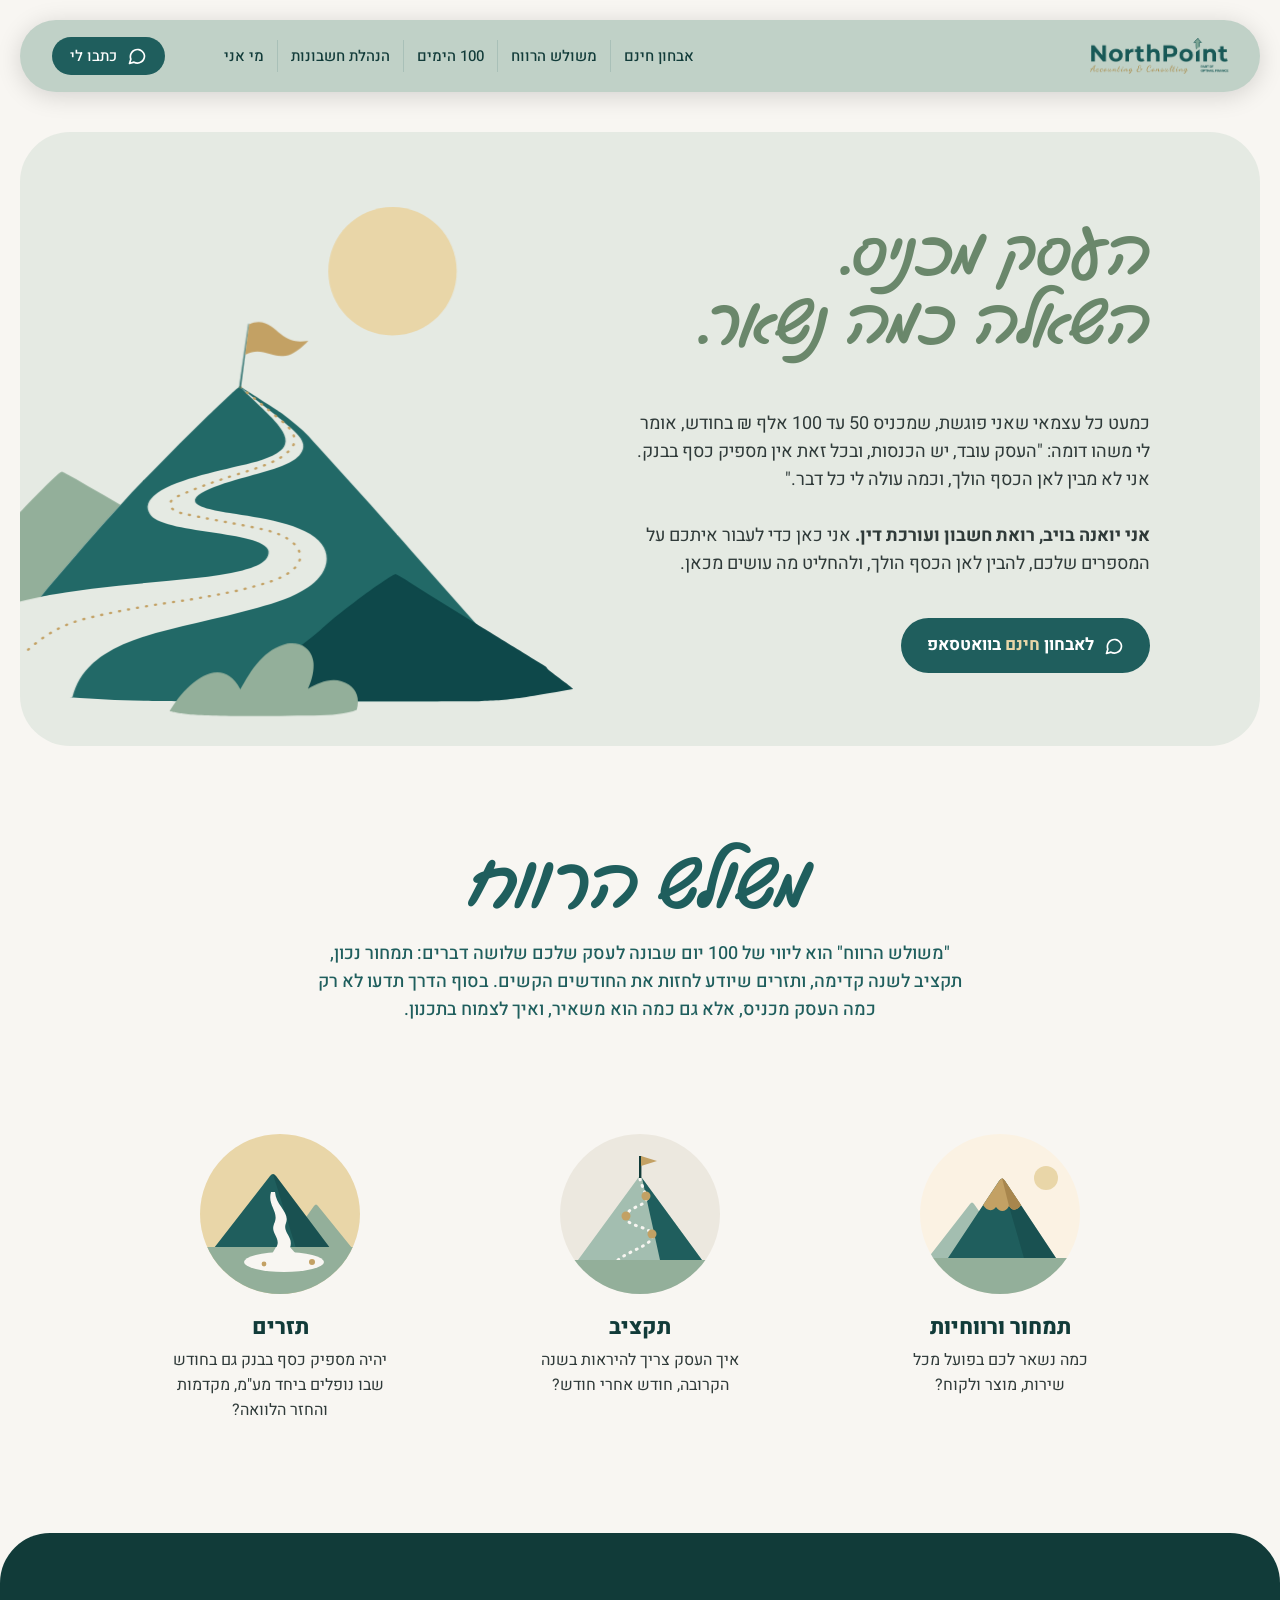
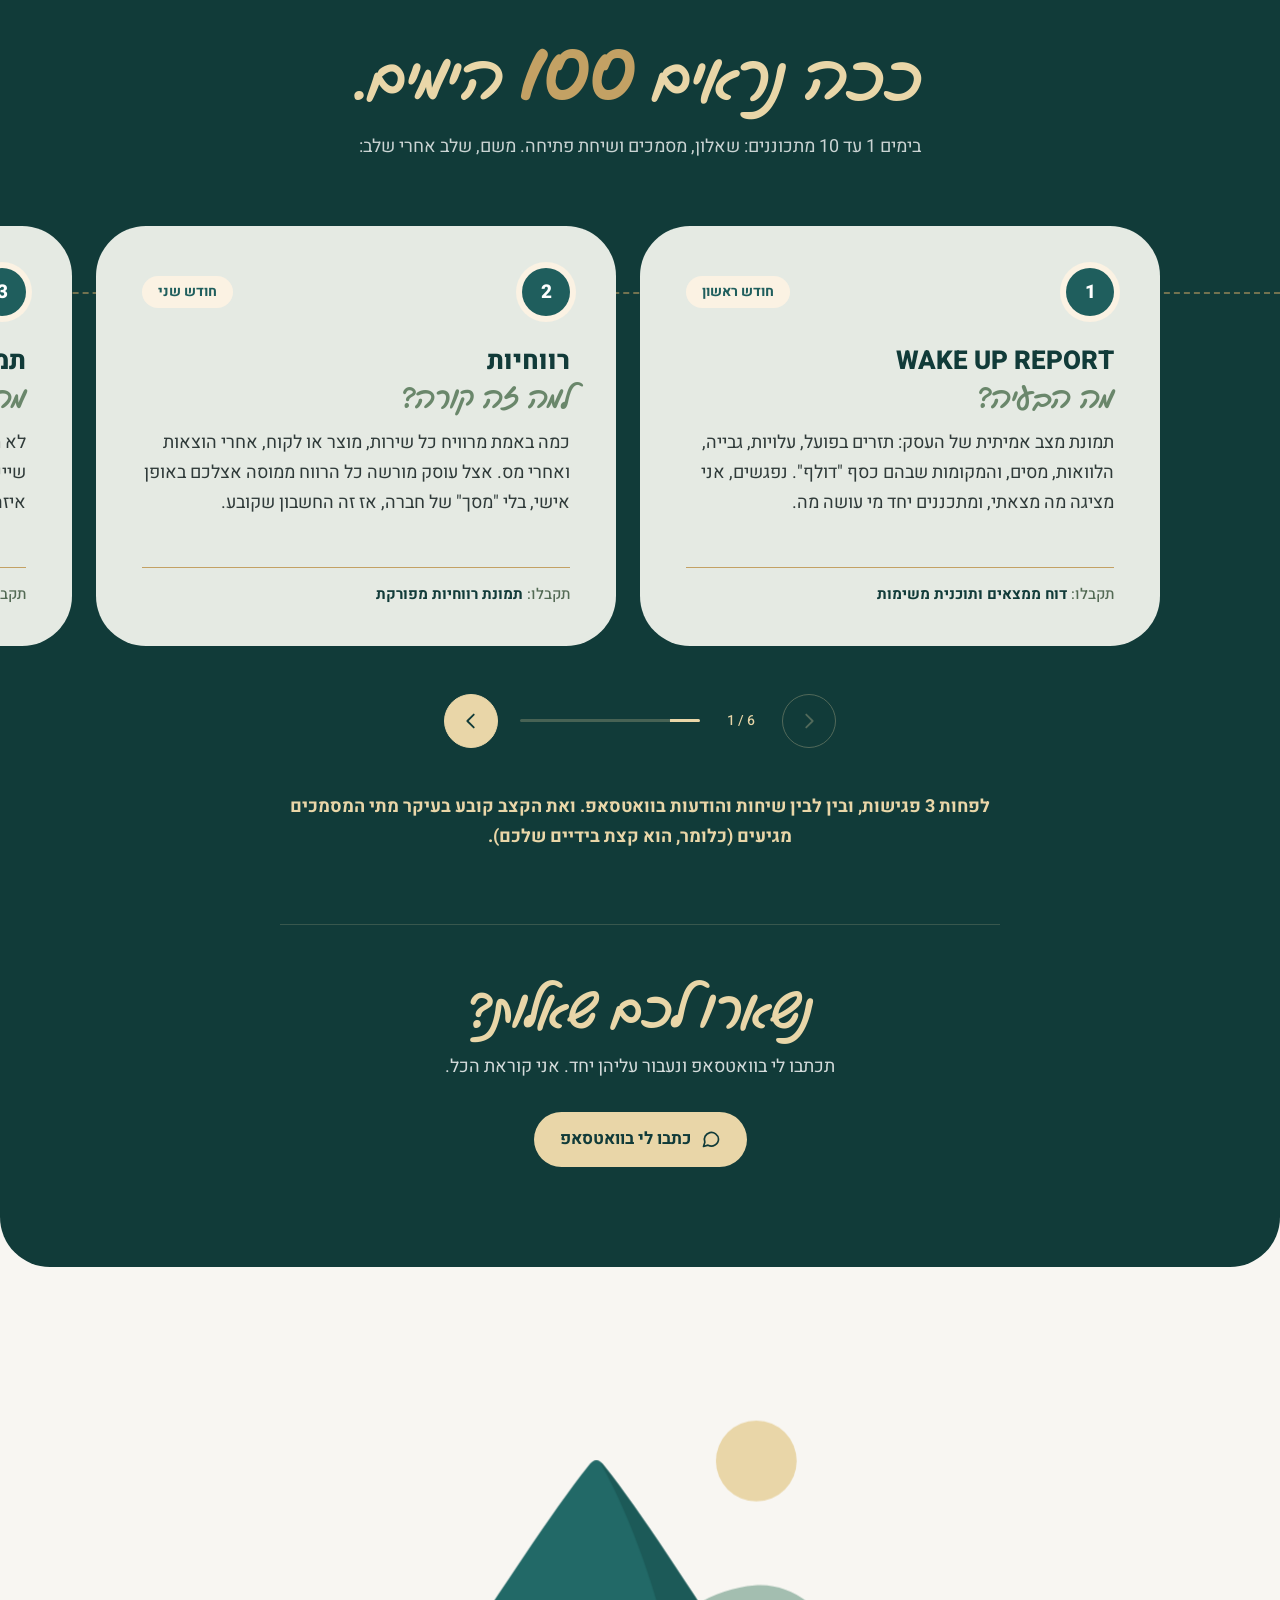
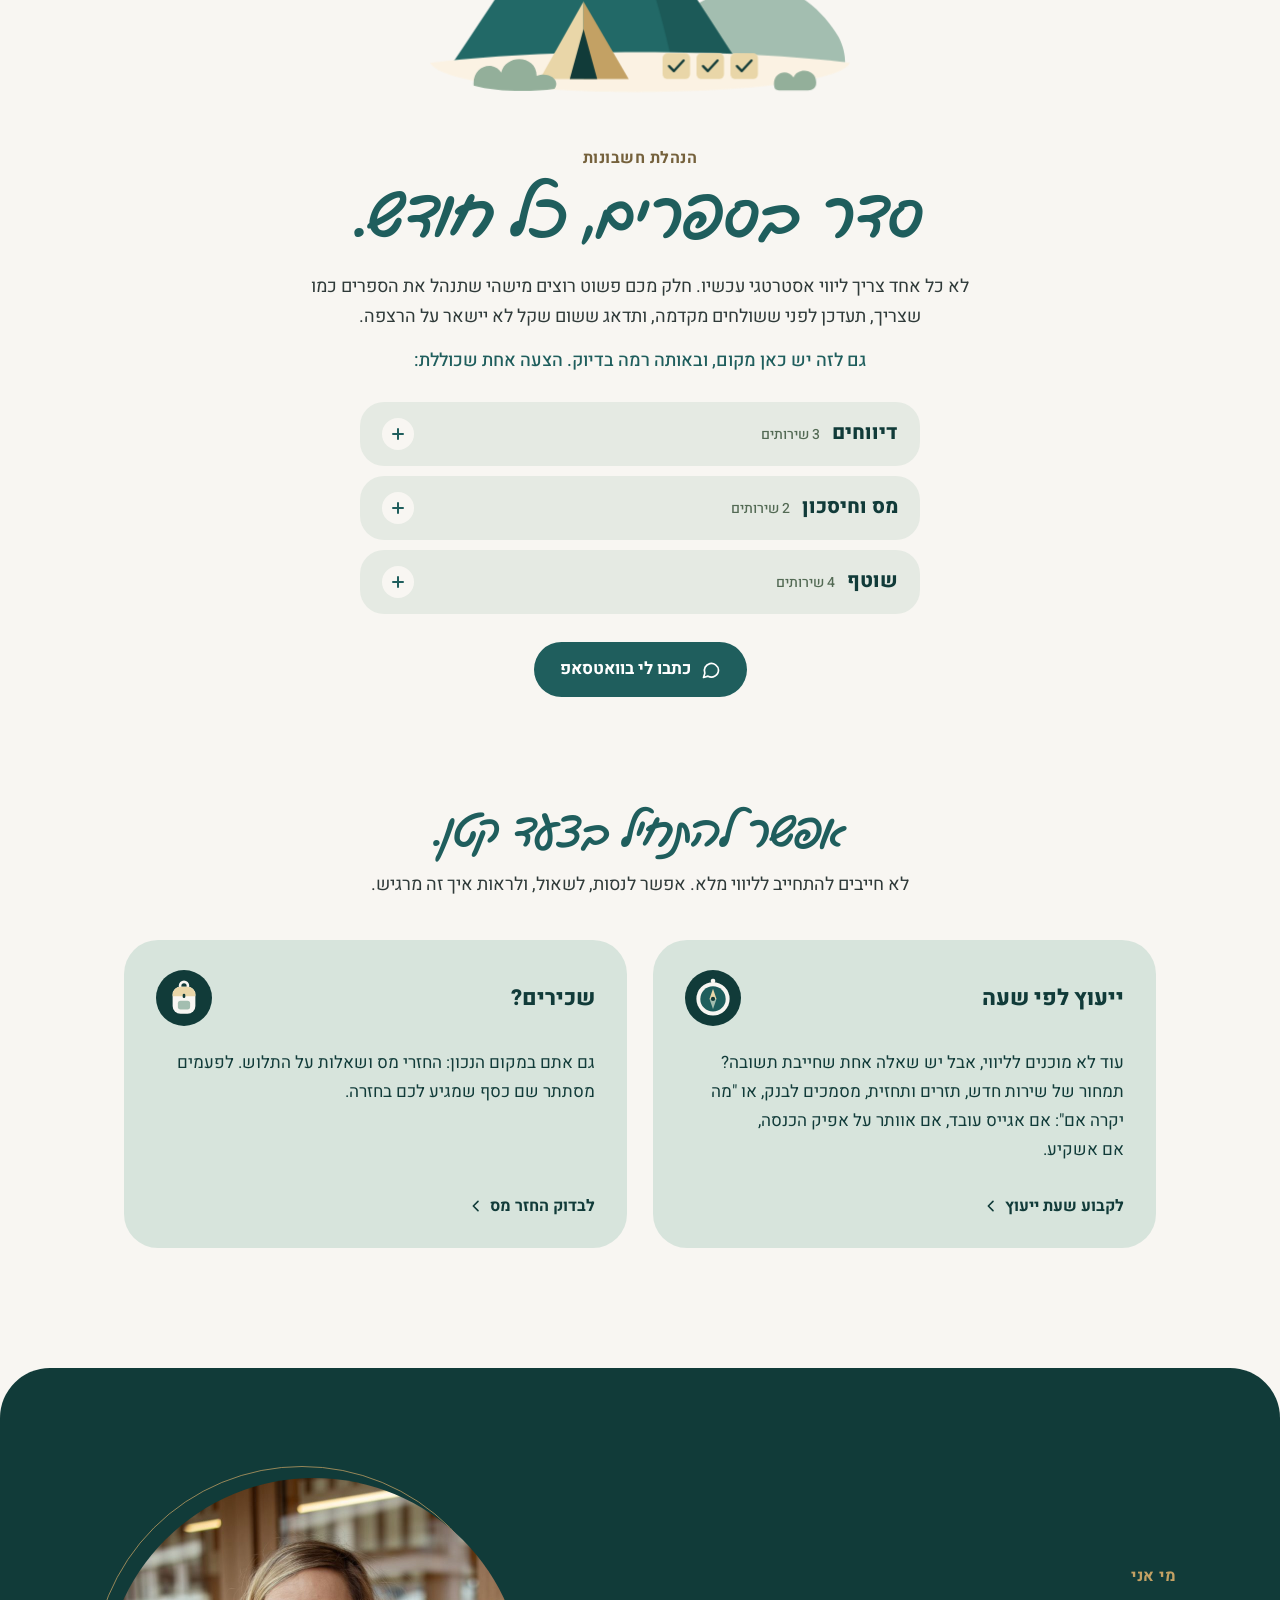
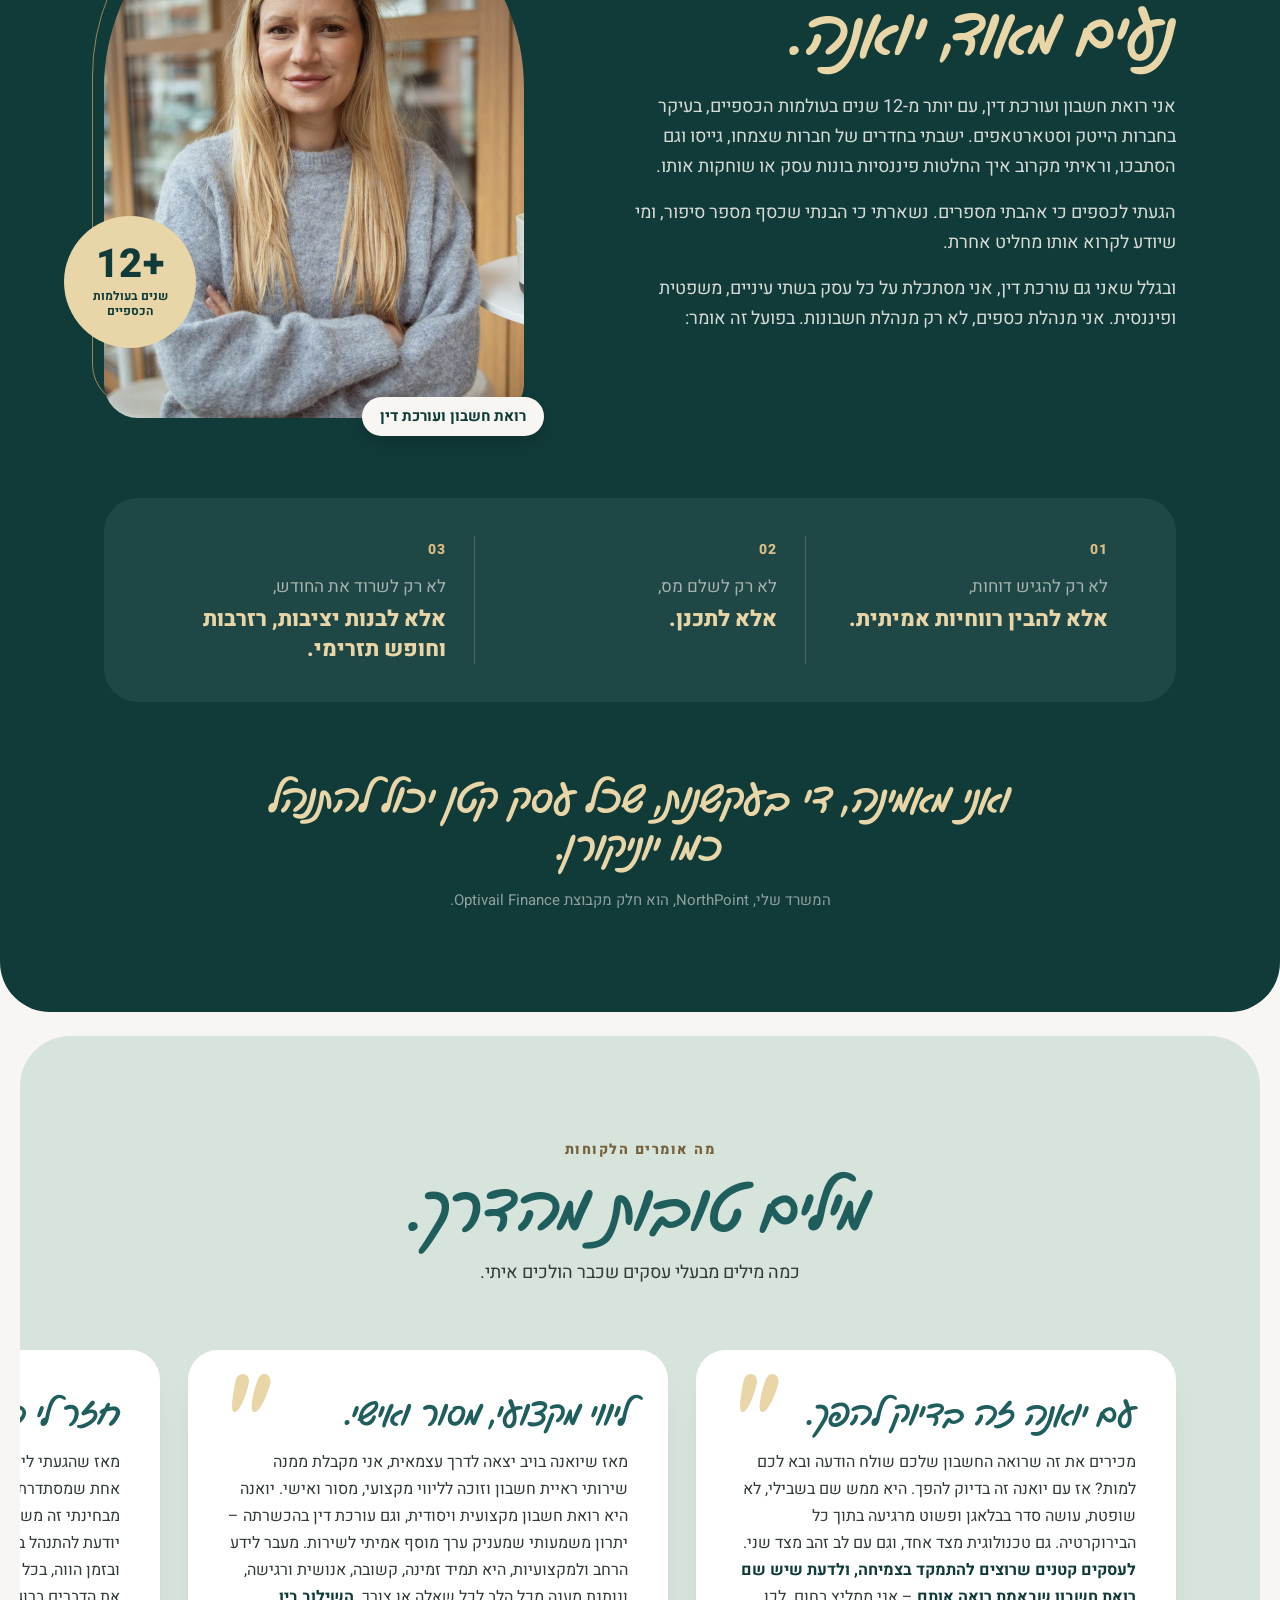
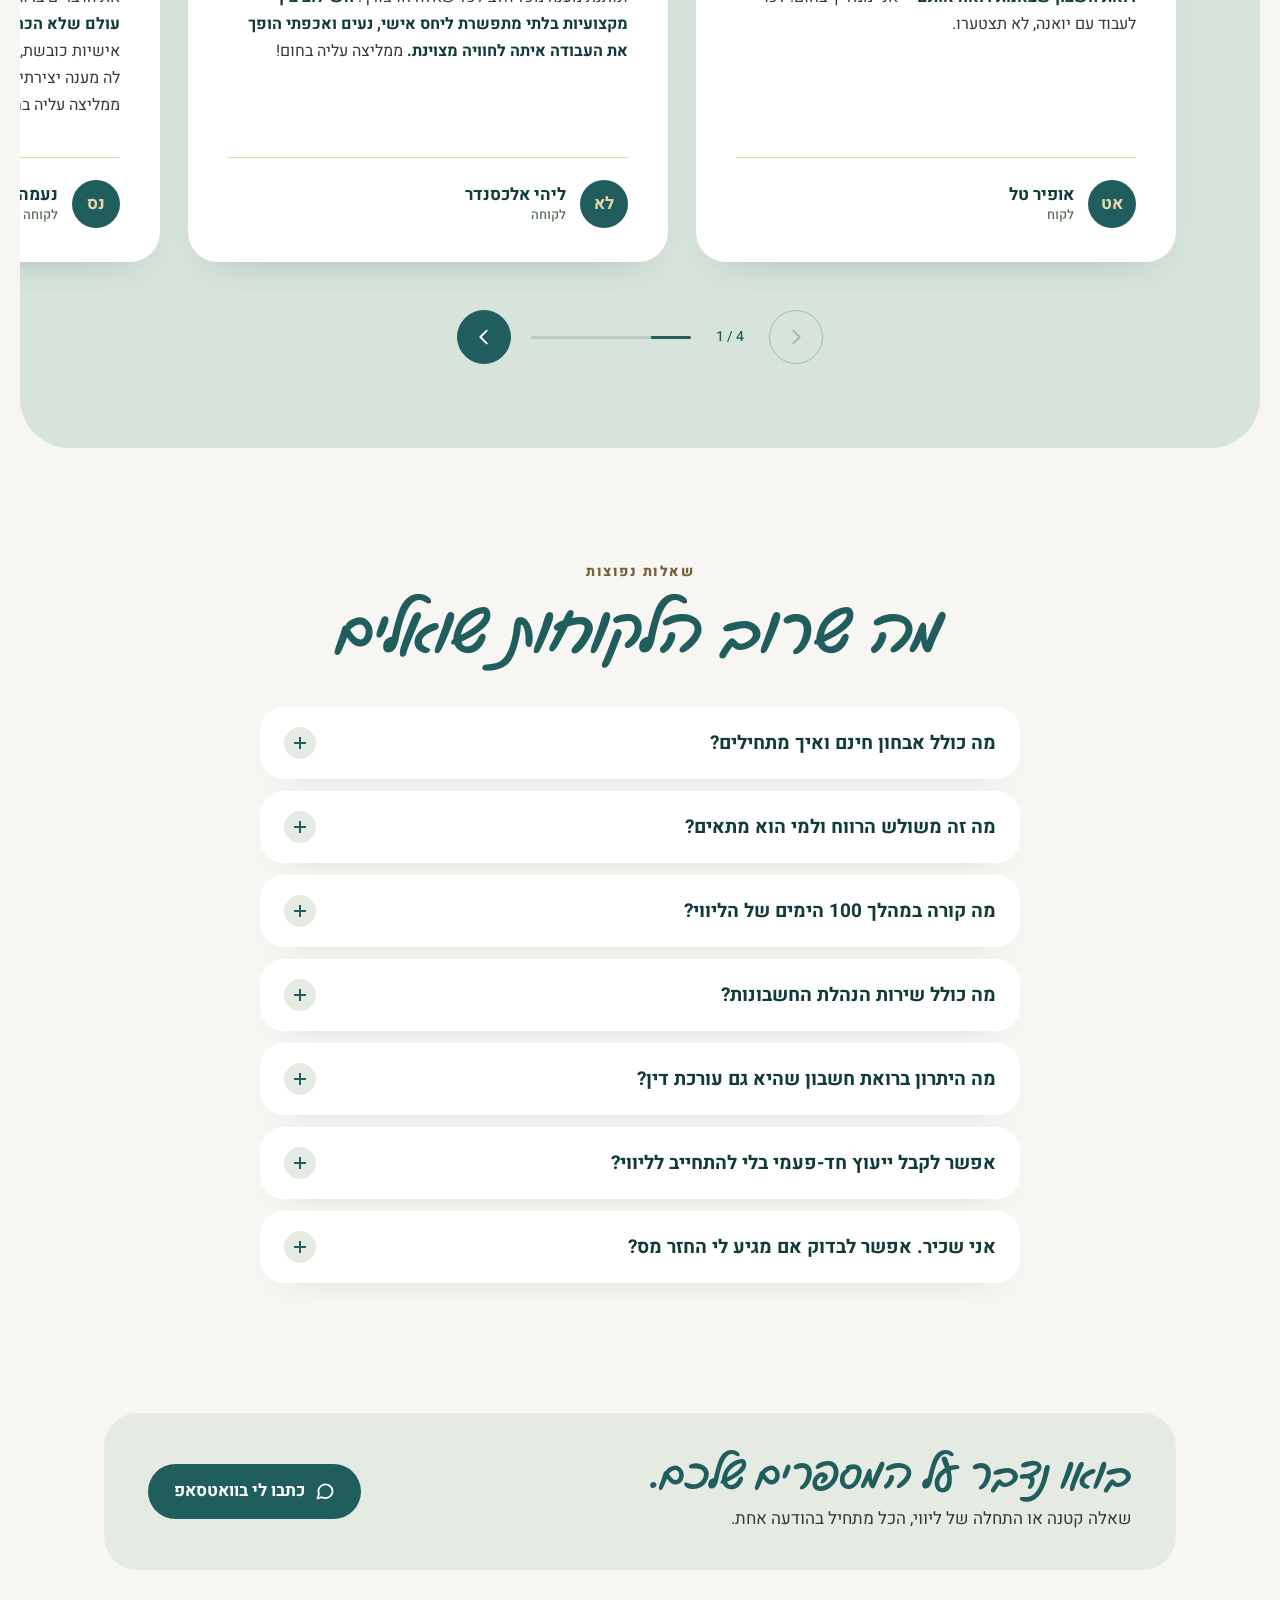
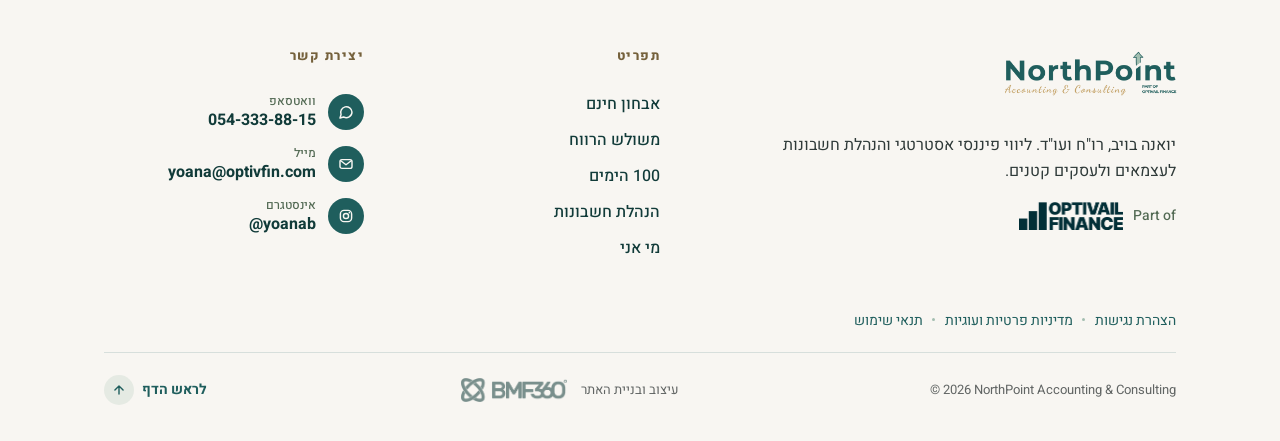
==== index.html @ 0cf12b22 "NorthPoint preview for client review Static preview of the approved design. Not indexed by search en" ====
<!DOCTYPE html>
<html lang="he" dir="rtl">
<head>
  <meta name="robots" content="noindex, nofollow">
  <meta charset="UTF-8">
  <meta name="viewport" content="width=device-width, initial-scale=1">
  <title>NorthPoint · יואנה בויב, רואת חשבון ועורכת דין</title>
  <meta name="description" content="העסק מכניס. השאלה כמה נשאר. יואנה בויב, רואת חשבון ועורכת דין, עוברת איתכם על המספרים של העסק ועוזרת להחליט מה עושים מכאן.">
  <meta property="og:title" content="NorthPoint · העסק מכניס. השאלה כמה נשאר.">
  <meta property="og:description" content="יואנה בויב, רואת חשבון ועורכת דין. לאבחון חינם בוואטסאפ.">
  <meta property="og:locale" content="he_IL">
  <link rel="preconnect" href="https://fonts.googleapis.com">
  <link rel="preconnect" href="https://fonts.gstatic.com" crossorigin>
  <link href="https://fonts.googleapis.com/css2?family=Gveret+Levin&family=Heebo:wght@400;500;700;800&display=swap" rel="stylesheet">
  <link rel="stylesheet" href="css/style.css">
  <script>document.documentElement.classList.add("js");</script>
</head>
<body>

  <!-- ===== Header ===== -->
  <header class="site-header" id="top">
    <div class="header-bar">
      <a class="logo" href="#top" aria-label="NorthPoint, לראש הדף">
        <img src="assets/logo.png" alt="NorthPoint Accounting &amp; Consulting, Part of Optivail Finance" width="280" height="80">
      </a>

      <nav class="main-nav" id="main-nav" aria-label="ניווט ראשי">
        <a href="#diagnosis">אבחון חינם</a>
        <a href="#profit-triangle">משולש הרווח</a>
        <a href="#journey">100 הימים</a>
        <a href="#bookkeeping">הנהלת חשבונות</a>
        <a href="#about">מי אני</a>
      </nav>

      <a class="btn btn-sm header-cta js-wa" href="#" target="_blank" rel="noopener" aria-label="כתבו לי בוואטסאפ">
        <img src="assets/Icon.svg" alt="" width="20" height="20">
        <span>כתבו לי</span>
      </a>

      <button class="nav-toggle" type="button" aria-label="פתיחת התפריט" aria-expanded="false" aria-controls="main-nav">
        <span></span><span></span><span></span>
      </button>
    </div>
  </header>

  <main>
    <!-- ===== Hero ===== -->
    <section class="hero" id="diagnosis" aria-labelledby="hero-title">
      <div class="hero-card">

        <div class="hero-content">
          <h1 class="hero-title" id="hero-title">
            <span class="line line-1">העסק מכניס.</span>
            <span class="line line-2">השאלה כמה נשאר.</span>
          </h1>

          <div class="hero-text reveal r-1">
            <p>כמעט כל עצמאי שאני פוגשת, שמכניס 50 עד 100 אלף ₪ בחודש, אומר לי משהו דומה: "העסק עובד, יש הכנסות, ובכל זאת אין מספיק כסף בבנק. אני לא מבין לאן הכסף הולך, וכמה עולה לי כל דבר."</p>
            <p><strong>אני יואנה בויב, רואת חשבון ועורכת דין.</strong> אני כאן כדי לעבור איתכם על המספרים שלכם, להבין לאן הכסף הולך, ולהחליט מה עושים מכאן.</p>
          </div>

          <a class="btn btn-lg reveal r-2 js-wa" href="#" target="_blank" rel="noopener">
            <img src="assets/Icon.svg" alt="" width="20" height="20">
            <span>לאבחון <em>חינם</em> בוואטסאפ</span>
          </a>
        </div>

        <!-- Illustration: mountain, path, flag, sun (from Figma, layered for animation) -->
        <div class="hero-art" aria-hidden="true">
          <svg viewBox="0 0 861.78 558.979" width="861.78" height="558.979" data-viewbox-mobile="168 0 677 530" xmlns="http://www.w3.org/2000/svg">
            <defs>
              <path id="route" d="M598 486 C580 470 560 458 535 452 C495 442 455 436 420 431 C392 426 368 422 348 416 C325 410 305 402 300 388 C296 374 312 360 340 354 C372 347 405 342 430 336 C447 331 446 322 430 316 C412 308 395 302 370 294 C345 286 322 280 310 266 C300 255 308 244 322 233 C335 222 352 208 365 198"/>
              <mask id="route-mask" maskUnits="userSpaceOnUse">
                <use href="#route" class="route-draw" fill="none" stroke="#fff" stroke-width="10" stroke-linecap="round"/>
              </mask>
            </defs>

            <!-- mirrored as in the design -->
            <g transform="translate(861.78 0) scale(-1 1)">

              <g class="px" data-depth="0.25">
                <g class="a-sun">
                  <path d="M127.596 70.4917C127.596 109.423 159.156 140.983 198.087 140.983C237.019 140.983 268.579 109.423 268.579 70.4917C268.579 31.5602 237.019 0 198.087 0C159.156 0 127.596 31.5602 127.596 70.4917Z" fill="#E9D6A8"/>
                </g>
              </g>

              <g class="px" data-depth="0.06">
                <g class="a-back">
                  <path d="M679.984 413.14C676.796 410.038 672.955 405.612 669.879 402.275L651.256 382.079C640.29 370.209 568.063 292.29 561.54 290.927C560.388 290.686 558.637 291.655 557.604 292.159C549.34 296.191 541.295 301.269 533.317 305.853C521.071 312.889 508.716 319.803 496.645 327.134C522.337 354.371 546.585 383.709 571.133 412.006C575.618 417.175 580.297 422.75 584.488 428.157C624.487 436.463 665.07 447.305 701.295 466.771C729.766 481.929 755.583 498.885 776.366 524.028C779.32 527.6 785.193 533.987 786.318 538.416C788.78 537.26 797.268 539.103 812.387 540.588C844.48 543.739 849.953 543.076 856.83 539.607C857.998 539.603 861.004 536.073 861.78 535.253C861.453 533.323 850.094 522.045 848.079 519.963C810.315 480.602 769.803 443.975 726.847 410.356C723.085 407.455 713.682 399.366 709.505 398.262C705.493 397.201 684.584 410.47 679.984 413.14Z" fill="#93AF9A"/>
                  <path d="M762.244 498.75C761.807 480.619 754.513 458.088 736.591 450.405C730.481 447.743 723.559 447.644 717.374 450.128C709.351 453.337 703.886 459.62 700.48 467.448C728.951 482.606 754.768 499.561 775.551 524.705C778.504 528.277 784.377 534.663 785.502 539.093C793.968 544.949 805.14 543.058 808.251 536.738C809.495 533.814 810.38 531.743 810.947 528.592C813.884 512.254 802.761 494.392 785.941 491.783C777.104 490.411 769.265 493.581 762.244 498.75Z" fill="#226967"/>
                </g>
              </g>

              <g class="px" data-depth="0.06">
                <g class="a-mountain">
                  <path d="M319.246 226.723C313.489 231.079 308.134 235.655 302.506 240.115C293.545 247.216 286.783 255.415 279.153 263.897L253.335 292.382C227.604 320.631 202.123 349.11 176.9 377.816L125.082 436.349L108.786 454.776C106.56 457.29 102.578 461.5 100.674 463.984C21.8677 544.729 80.3971 537.128 100.674 540.872C130.634 541.838 145.234 542.667 168.333 542.667L257.548 542.671C481.349 542.671 486.68 542.671 551.968 538.155C551.247 538.378 550.85 538.39 550.102 538.473L549.284 537.809C544.565 517.687 531.512 502.465 514.399 491.391C485.544 472.718 446.536 464.503 413.326 456.646C390.796 451.314 368.213 446.22 345.921 439.944C327.081 434.639 306.932 428.711 290.625 417.52C281.402 411.187 272.714 402.324 270.673 390.896C269.369 383.612 271.178 376.616 275.448 370.62C292.233 347.046 347.719 340.805 374.948 336.216C383.022 334.856 409.879 331.183 414.066 324.634C414.786 323.508 415.048 322.037 414.65 320.75C411.013 308.956 356.157 295.986 344.2 292.386C333.13 289.054 321.832 285.821 311.422 280.713C305.26 277.687 298.771 273.093 296.507 266.283C292.434 254.03 312.059 241.281 320.095 233.585C322.211 231.558 364.051 199.718 365.265 197.089C365.303 197.001 319.208 226.813 319.246 226.723Z" fill="#226967"/>
                  <path d="M496.645 327.133C485.939 314.965 473.379 302.236 461.998 290.537C441.656 269.629 420.999 249.028 400.039 228.741C392.845 221.74 385.578 214.808 378.252 207.948C374.82 204.768 369.279 199.449 365.506 197.114C356.646 206.611 334.706 226.794 328.997 233.133C323.585 239.323 314.791 249.034 315.458 257.77C315.75 261.604 317.578 264.642 320.479 267.092C331.261 276.206 349.911 280.323 363.389 283.648C389.022 289.969 441.842 300.226 460.227 317.291C463.378 320.216 466.382 324.067 466.788 328.504C467.133 332.331 465.426 336.07 462.938 338.902C444.648 359.726 332.853 355.182 334.063 380.127C334.234 383.58 336.748 386.92 339.304 389.05C345.52 394.226 354.902 396.998 362.631 398.983C379.283 403.261 396.55 405.316 413.589 407.307C441.959 410.622 470.455 412.715 498.847 415.798C518.353 417.812 537.803 420.338 557.177 423.375C565.141 424.623 576.731 426.379 584.488 428.157C580.296 422.749 575.618 417.175 571.133 412.006C546.585 383.709 522.337 354.371 496.645 327.133Z" fill="#226967"/>

                  <!-- gold route drawn up the path -->
                  <use href="#route" class="route" mask="url(#route-mask)" fill="none" stroke="#C3A164" stroke-width="2.6" stroke-linecap="round" stroke-dasharray="1 9"/>

                  <g class="a-pole">
                    <path d="M366.799 200.679C366.139 200.768 365.478 200.858 364.818 200.948C364.664 199.74 364.51 198.531 364.357 197.323C361.592 175.572 358.828 153.821 356.064 132.071C355.91 130.862 355.756 129.654 355.603 128.446C355.851 128.412 356.098 128.378 356.346 128.345C356.52 129.55 356.695 130.756 356.869 131.961C360.005 153.662 363.141 175.362 366.277 197.062C366.451 198.268 366.625 199.473 366.799 200.679Z" fill="#226967"/>
                  </g>
                  <g class="a-flag">
                    <g class="a-flag-wave">
                      <path d="M345.074 126.338C334.233 126.614 328.641 133.497 320.664 139.551C309.907 147.713 303.166 148.599 290.481 146.935C296.699 153.528 301.264 157.479 309.478 161.548C330.138 169.526 338.895 151.36 359.838 162.361C358.53 151.246 356.922 139.945 355.45 128.836C351.69 127.096 349.149 126.531 345.074 126.338Z" fill="#C3A164"/>
                    </g>
                  </g>
                </g>
              </g>

              <g class="px" data-depth="0.06">
                <g class="a-front">
                  <path d="M194.712 403.099C190.84 404.741 184.454 408.954 180.669 411.317L159.022 424.833L107.534 456.924C102.111 460.325 34.1348 502.124 28.8521 505.56C28.8672 508.044 0.565063 526.905 0 529.283C84.1449 544.291 83.2184 542.756 158.143 542.756L247.358 542.76C307.78 536.555 333.668 503.692 328.309 514.048C316.996 492.86 307.293 489.467 276.574 463.833C267.704 453.924 205.657 407.028 194.712 403.099Z" fill="#0E484A"/>
                </g>
              </g>

              <g class="px" data-depth="0.06">
                <g class="a-bush">
                  <path d="M313.432 479.395C306.25 478.556 299.12 479.148 293.363 483.847C279.555 495.11 284.902 515.429 291.054 528.995C280.056 522.673 266.752 516.893 254.082 520.667C238.511 525.301 233.558 537.471 237.301 552.128C247.343 556.528 265.999 558.321 284.216 558.321C425.009 560.755 431.524 555.825 442.823 553.436C428.219 527.197 387.379 486.683 365.167 529.609C353.855 508.421 338.617 484.962 313.432 479.395Z" fill="#93AF9A"/>
                </g>
              </g>

            </g>
          </svg>
        </div>

      </div>
    </section>

    <!-- ===== Section 2: משולש הרווח ===== -->
    <section class="pillars reveal-on-scroll" id="profit-triangle" aria-labelledby="pillars-title">
      <h2 class="section-title write-on-scroll" id="pillars-title"><span class="line">משולש הרווח</span></h2>
      <p class="pillars-intro fade-on-scroll">"משולש הרווח" הוא ליווי של 100 יום שבונה לעסק שלכם שלושה דברים: תמחור נכון, תקציב לשנה קדימה, ותזרים שיודע לחזות את החודשים הקשים. בסוף הדרך תדעו לא רק כמה העסק מכניס, אלא גם כמה הוא משאיר, ואיך לצמוח בתכנון.</p>
      <ul class="pillar-list">
        <li class="pillar reveal-on-scroll" style="--d:0ms">
          <svg class="pillar-icon" viewBox="0 0 160 160" width="160" height="160" fill="none" aria-hidden="true">
            <defs><clipPath id="c-pricing"><circle cx="80" cy="80" r="80"/></clipPath></defs>
            <g class="p a-bg"><circle cx="80" cy="80" r="80" fill="#FBF2E3"/></g>
            <g clip-path="url(#c-pricing)">
    <g class="p a-back"><path d="M8 124 L50 70 Q52 67 54 70 L92 124 Z" fill="#A3BEB0"/></g>
    <g class="p a-mt"><path d="M28 124 L79 47 Q82 42 85 47 L136 124 Z" fill="#1F5E5D"/><path d="M85 47 L136 124 L104 124 L89 72 Z" fill="#113B39" fill-opacity="0.35"/></g>
    <g class="p a-cap"><path d="M79 47 Q82 42 85 47 L101 71 C97 77 92 77 89 72 C86 78 80 79 76 73 C72 78 67 77 63 71 Z" fill="#C3A164"/><path d="M85 47 L101 71 C97 77 92 77 89 72 L82 44 Q84 45 85 47 Z" fill="#A8864D"/></g>
    <g class="p a-ground"><rect x="0" y="124" width="160" height="40" fill="#93AF9A"/></g>
    <g class="p a-sun"><circle cx="126" cy="44" r="12" fill="#E9D6A8"/></g>
            </g>
          </svg>
          <h3>תמחור ורווחיות</h3>
          <p>כמה נשאר לכם בפועל מכל שירות, מוצר ולקוח?</p>
        </li>
        <li class="pillar reveal-on-scroll" style="--d:180ms">
          <svg class="pillar-icon" viewBox="0 0 160 160" width="160" height="160" fill="none" aria-hidden="true">
            <defs><clipPath id="c-budget"><circle cx="80" cy="80" r="80"/></clipPath><mask id="m-budget" maskUnits="userSpaceOnUse"><path class="a-trail-draw" d="M58 126 C70 116 96 110 92 100 C88 92 64 92 66 82 C68 72 90 72 86 62 C84 55 81 50 80 45" stroke="#fff" stroke-width="8" stroke-linecap="round" fill="none"/></mask></defs>
            <g class="p a-bg"><circle cx="80" cy="80" r="80" fill="#ECE8DF"/></g>
            <g clip-path="url(#c-budget)">
    <g class="p a-mt"><path d="M18 126 L78 44 Q80 41 82 44 L142 126 Z" fill="#A3BEB0"/><path d="M82 44 L142 126 L100 126 Z" fill="#1F5E5D"/></g>
    <path class="a-trail" mask="url(#m-budget)" d="M58 126 C70 116 96 110 92 100 C88 92 64 92 66 82 C68 72 90 72 86 62 C84 55 81 50 80 45" stroke="#F8F6F2" stroke-width="3" stroke-linecap="round" stroke-dasharray="1 6"/>
    <g class="p a-wp1"><circle cx="92" cy="100" r="4.5" fill="#C3A164"/></g>
    <g class="p a-wp2"><circle cx="66" cy="82" r="4.5" fill="#C3A164"/></g>
    <g class="p a-wp3"><circle cx="86" cy="62" r="4.5" fill="#C3A164"/></g>
    <g class="p a-pole"><rect x="79" y="22" width="2.4" height="22" fill="#113B39"/></g>
    <g class="p a-flag"><path d="M81 22 L97 27 L81 32 Z" fill="#C3A164"/></g>
    <g class="p a-ground"><rect x="0" y="126" width="160" height="40" fill="#93AF9A"/></g>
            </g>
          </svg>
          <h3>תקציב</h3>
          <p>איך העסק צריך להיראות בשנה הקרובה, חודש אחרי חודש?</p>
        </li>
        <li class="pillar reveal-on-scroll" style="--d:360ms">
          <svg class="pillar-icon" viewBox="0 0 160 160" width="160" height="160" fill="none" aria-hidden="true">
            <defs><clipPath id="c-cashflow"><circle cx="80" cy="80" r="80"/></clipPath></defs>
            <g class="p a-bg"><circle cx="80" cy="80" r="80" fill="#E9D6A8"/></g>
            <g clip-path="url(#c-cashflow)">
    <g class="p a-back"><path d="M84 114 L114 72 Q116 69 118 72 L152 114 Z" fill="#93AF9A"/></g>
    <g class="p a-mt"><path d="M14 114 L70 42 Q73 38 76 42 L130 114 Z" fill="#1F5E5D"/><path d="M73 40 L76 42 L130 114 L96 114 Z" fill="#113B39" fill-opacity="0.35"/></g>
    <g class="p a-stream"><path d="M71 58 C67 72 80 78 74 90 C70 100 82 104 76 114 L90 114 C94 102 82 99 86 89 C90 78 76 72 75 58 Z" fill="#F8F6F2"/></g>
    <g class="p a-ground"><rect x="0" y="113" width="160" height="50" fill="#93AF9A"/></g>
    <g class="p a-lake"><ellipse cx="84" cy="128" rx="40" ry="10" fill="#F8F6F2"/><path d="M76 113 L90 113 L96 120 L72 120 Z" fill="#F8F6F2"/></g>
    <g class="p a-coin1"><circle cx="112" cy="128" r="3" fill="#C3A164"/></g>
    <g class="p a-coin2"><circle cx="64" cy="130" r="2.4" fill="#C3A164"/></g>
            </g>
          </svg>
          <h3>תזרים</h3>
          <p>יהיה מספיק כסף בבנק גם בחודש שבו נופלים ביחד מע"מ, מקדמות והחזר הלוואה?</p>
        </li>
      </ul>
    </section>
  </main>

  <!-- ===== Section 3: ככה נראים 100 הימים ===== -->
  <section class="journey reveal-on-scroll" id="journey" aria-labelledby="journey-title">
    <div class="journey-head">
      <h2 class="journey-title write-on-scroll" id="journey-title"><span class="line">ככה נראים<span class="br"> </span><span class="num">100</span> הימים.</span></h2>
      <p class="journey-sub fade-on-scroll">בימים 1 עד 10 מתכוננים: שאלון, מסמכים ושיחת פתיחה. משם, שלב אחרי שלב:</p>
    </div>

    <div class="journey-track" tabindex="0" aria-label="שלבי הליווי, אפשר לגלול הצידה">
      <ol class="journey-rail">
          <li class="step" style="--i:0">
            <div class="step-top"><span class="step-badge">1</span><span class="step-month">חודש ראשון</span></div>
            <h3>WAKE UP REPORT<span class="step-q">מה הבעיה?</span></h3>
            <p class="step-desc">תמונת מצב אמיתית של העסק: תזרים בפועל, עלויות, גבייה, הלוואות, מסים, והמקומות שבהם כסף "דולף". נפגשים, אני מציגה מה מצאתי, ומתכננים יחד מי עושה מה.</p>
            <p class="step-get">תקבלו: <b>דוח ממצאים ותוכנית משימות</b></p>
          </li>
          <li class="step" style="--i:1">
            <div class="step-top"><span class="step-badge">2</span><span class="step-month">חודש שני</span></div>
            <h3>רווחיות<span class="step-q">למה זה קורה?</span></h3>
            <p class="step-desc">כמה באמת מרוויח כל שירות, מוצר או לקוח, אחרי הוצאות ואחרי מס. אצל עוסק מורשה כל הרווח ממוסה אצלכם באופן אישי, בלי "מסך" של חברה, אז זה החשבון שקובע.</p>
            <p class="step-get">תקבלו: <b>תמונת רווחיות מפורקת</b></p>
          </li>
          <li class="step" style="--i:2">
            <div class="step-top"><span class="step-badge">3</span><span class="step-month">חודש שני</span></div>
            <h3>תמחור<span class="step-q">מה משנים?</span></h3>
            <p class="step-desc">לא מתחילים מהמחיר. מתחילים מהסכום שאתם צריכים שייכנס לכם אישית לחשבון בסוף החודש, ועובדים אחורה: איזה מחיר, וכמה לקוחות צריך בשבילו.</p>
            <p class="step-get">תקבלו: <b>המלצת תמחור מנומקת</b></p>
          </li>
          <li class="step" style="--i:3">
            <div class="step-top"><span class="step-badge">4</span><span class="step-month">חודש שלישי</span></div>
            <h3>תקציב אסטרטגי<span class="step-q">איך העסק צריך להיראות?</span></h3>
            <p class="step-desc">תוכנית לשנה הקרובה, חודש אחרי חודש, עם תרחיש שמרני ותרחיש אופטימי. לא גיליון אקסל שנשכח במגירה. מצפן.</p>
            <p class="step-get">תקבלו: <b>תוכנית שנתית שאפשר לחזור אליה</b></p>
          </li>
          <li class="step" style="--i:4">
            <div class="step-top"><span class="step-badge">5</span><span class="step-month">חודש שלישי</span></div>
            <h3>תחזית תזרים<span class="step-q">יהיה מספיק כסף בבנק?</span></h3>
            <p class="step-desc">12 חודשים קדימה, כולל מע"מ, מקדמות, הלוואות ומשיכות. ככה רואים את החודש הקשה הרבה לפני שהוא מגיע.</p>
            <p class="step-get">תקבלו: <b>תחזית שבה חודשי האזהרה מסומנים</b></p>
          </li>
          <li class="step final" style="--i:5">
            <div class="step-top"><span class="step-badge gold" role="img" aria-label="סיום"><svg width="22" height="22" viewBox="0 0 24 24" fill="none" aria-hidden="true"><rect x="5" y="3" width="2" height="18" rx="1" fill="#113b39"/><path d="M7 4h11l-3 4 3 4H7z" fill="#c3a164"/></svg></span><span class="step-month">סוף החודש השלישי</span></div>
            <h3>פגישת סיכום<span class="step-q">מאיפה לאן?</span></h3>
            <p class="step-desc">בסוף נפגשים ומסתכלים על כל התמונה: מאיפה התחלנו, מה השתנה, ואיך ממשיכים לעבוד עם הכלים שבנינו, גם כשאני כבר לא שם כל שבוע.</p>
            
          </li>
      </ol>
    </div>

    <div class="journey-controls">
      <button class="j-arrow j-prev" type="button" aria-label="לשלב הקודם"><svg viewBox="0 0 24 24" width="22" height="22" fill="none" stroke="currentColor" stroke-width="2" stroke-linecap="round" stroke-linejoin="round" aria-hidden="true"><path d="M9 5l7 7-7 7"/></svg></button>
      <span class="j-count" dir="ltr"><span class="j-cur">1</span> / 6</span>
      <div class="j-progress" aria-hidden="true"><i></i></div>
      <button class="j-arrow j-next" type="button" aria-label="לשלב הבא"><svg viewBox="0 0 24 24" width="22" height="22" fill="none" stroke="currentColor" stroke-width="2" stroke-linecap="round" stroke-linejoin="round" aria-hidden="true"><path d="M15 5l-7 7 7 7"/></svg></button>
    </div>

    <p class="journey-note fade-on-scroll">לפחות 3 פגישות, ובין לבין שיחות והודעות בוואטסאפ. ואת הקצב קובע בעיקר מתי המסמכים מגיעים (כלומר, הוא קצת בידיים שלכם).</p>

    <div class="journey-cta reveal-on-scroll">
      <h3 class="journey-cta-title write-on-scroll"><span class="line">נשארו לכם שאלות?</span></h3>
      <p class="journey-cta-text fade-on-scroll">תכתבו לי בוואטסאפ ונעבור עליהן יחד. אני קוראת&nbsp;הכל.</p>
      <a class="btn btn-lg btn-gold js-wa fade-on-scroll" href="#" target="_blank" rel="noopener" data-wa-text="היי יואנה, יש לי שאלה על משולש הרווח">
        <svg viewBox="0 0 20 20" width="20" height="20" fill="none" aria-hidden="true"><path d="M17.5 10a7.1 7.1 0 0 1-10.5 6.17L2.5 17.5l1.33-4.33A7.1 7.1 0 1 1 17.5 10Z" stroke="currentColor" stroke-width="1.67" stroke-linecap="round" stroke-linejoin="round"/></svg>
        <span>כתבו לי בוואטסאפ</span>
      </a>
    </div>
  </section>

  <!-- ===== Section 4: הנהלת חשבונות ===== -->
  <section class="books" id="bookkeeping" aria-labelledby="books-title">
    <div class="books-main reveal-on-scroll">
      <div class="books-art"><svg class="camp-art" viewBox="0 0 520 420" width="520" height="420" fill="none" xmlns="http://www.w3.org/2000/svg" aria-hidden="true">
  <g class="p c-sun"><circle cx="404" cy="104" r="50" fill="#E9D6A8"/></g>
  <g class="p c-back"><path d="M250 354 C302 290 352 262 402 258 C448 254 486 288 506 322 C512 334 514 344 514 354 Z" fill="#A3BEB0"/></g>
  <g class="p c-mt">
    <path d="M28 354 C90 262 150 168 196 110 Q206 96 216 110 C262 168 322 262 382 354 Z" fill="#226967"/>
    <path d="M211 106 Q214 107 216 110 C262 168 322 262 382 354 L300 354 C282 270 252 180 211 106 Z" fill="#113B39" fill-opacity="0.32"/>
  </g>
  <g class="p c-ground"><path d="M0 354 C130 336 390 336 520 354 C498 400 28 404 0 354 Z" fill="#FBF2E3"/></g>
  <g class="p c-tent">
    <path d="M136 374 L190 278 L190 374 Z" fill="#E9D6A8"/>
    <path d="M190 278 L246 374 L190 374 Z" fill="#C3A164"/>
    <path d="M190 312 L207 374 L173 374 Z" fill="#113B39"/>
  </g>
  <g class="p c-box1"><rect x="288" y="342" width="34" height="32" rx="6" fill="#E9D6A8"/><path d="M296 358 L302 364 L314 351" stroke="#113B39" stroke-width="3" stroke-linecap="round" stroke-linejoin="round"/></g>
  <g class="p c-box2"><rect x="330" y="342" width="34" height="32" rx="6" fill="#E9D6A8"/><path d="M338 358 L344 364 L356 351" stroke="#113B39" stroke-width="3" stroke-linecap="round" stroke-linejoin="round"/></g>
  <g class="p c-box3"><rect x="372" y="342" width="34" height="32" rx="6" fill="#E9D6A8"/><path d="M380 358 L386 364 L398 351" stroke="#113B39" stroke-width="3" stroke-linecap="round" stroke-linejoin="round"/></g>
  <g class="p c-bush1"><path d="M54 382 C52 358 78 350 88 366 C94 342 132 344 132 370 C148 364 162 376 154 386 C126 390 82 390 54 382 Z" fill="#93AF9A"/></g>
  <g class="p c-bush2"><path d="M426 382 C424 366 442 360 450 372 C456 358 480 362 478 380 C478 384 474 388 468 388 L432 388 C428 388 426 386 426 382 Z" fill="#93AF9A"/></g>
</svg>
</div>
      <p class="eyebrow fade-on-scroll">הנהלת חשבונות</p>
      <h2 class="section-title write-on-scroll" id="books-title"><span class="line">סדר בספרים, כל&nbsp;חודש.</span></h2>
      <p class="books-text fade-on-scroll">לא כל אחד צריך ליווי אסטרטגי עכשיו. חלק מכם פשוט רוצים מישהי שתנהל את הספרים כמו שצריך, תעדכן לפני ששולחים מקדמה, ותדאג ששום שקל לא יישאר על&nbsp;הרצפה.</p>
      <p class="books-lead fade-on-scroll">גם לזה יש כאן מקום, ובאותה רמה בדיוק. הצעה אחת&nbsp;שכוללת:</p>
      <div class="acc fade-on-scroll">
          <div class="acc-item">
            <button class="acc-head" type="button" aria-expanded="false" aria-controls="acc-p0" id="acc-b0">
              <span class="acc-name"><b>דיווחים</b><span class="acc-cnt">3 שירותים</span></span>
              <span class="acc-tog" aria-hidden="true"><i></i><i></i></span>
            </button>
            <div class="acc-panel" id="acc-p0" role="region" aria-labelledby="acc-b0">
              <div class="acc-inner"><ul><li><span class="acc-chk" aria-hidden="true"><svg width="12" height="10" viewBox="0 0 12 10" fill="none"><path d="M1.5 5.2 4.4 8 10.5 1.8" stroke="#fff" stroke-width="2" stroke-linecap="round" stroke-linejoin="round"/></svg></span><span>דיווח מע"מ תקופתי</span></li><li><span class="acc-chk" aria-hidden="true"><svg width="12" height="10" viewBox="0 0 12 10" fill="none"><path d="M1.5 5.2 4.4 8 10.5 1.8" stroke="#fff" stroke-width="2" stroke-linecap="round" stroke-linejoin="round"/></svg></span><span>דיווח מקדמות מס הכנסה, כולל בדיקה אקטיבית שהן נכונות</span></li><li><span class="acc-chk" aria-hidden="true"><svg width="12" height="10" viewBox="0 0 12 10" fill="none"><path d="M1.5 5.2 4.4 8 10.5 1.8" stroke="#fff" stroke-width="2" stroke-linecap="round" stroke-linejoin="round"/></svg></span><span>דוח שנתי והצהרת הון</span></li></ul></div>
            </div>
          </div>
          <div class="acc-item">
            <button class="acc-head" type="button" aria-expanded="false" aria-controls="acc-p1" id="acc-b1">
              <span class="acc-name"><b>מס וחיסכון</b><span class="acc-cnt">2 שירותים</span></span>
              <span class="acc-tog" aria-hidden="true"><i></i><i></i></span>
            </button>
            <div class="acc-panel" id="acc-p1" role="region" aria-labelledby="acc-b1">
              <div class="acc-inner"><ul><li><span class="acc-chk" aria-hidden="true"><svg width="12" height="10" viewBox="0 0 12 10" fill="none"><path d="M1.5 5.2 4.4 8 10.5 1.8" stroke="#fff" stroke-width="2" stroke-linecap="round" stroke-linejoin="round"/></svg></span><span>הערכה ותכנון מס 3 פעמים בשנה</span></li><li><span class="acc-chk" aria-hidden="true"><svg width="12" height="10" viewBox="0 0 12 10" fill="none"><path d="M1.5 5.2 4.4 8 10.5 1.8" stroke="#fff" stroke-width="2" stroke-linecap="round" stroke-linejoin="round"/></svg></span><span>הטבות שכדאי לנצל: קופת גמל, פנסיה, קרן השתלמות ונקודות זיכוי</span></li></ul></div>
            </div>
          </div>
          <div class="acc-item">
            <button class="acc-head" type="button" aria-expanded="false" aria-controls="acc-p2" id="acc-b2">
              <span class="acc-name"><b>שוטף</b><span class="acc-cnt">4 שירותים</span></span>
              <span class="acc-tog" aria-hidden="true"><i></i><i></i></span>
            </button>
            <div class="acc-panel" id="acc-p2" role="region" aria-labelledby="acc-b2">
              <div class="acc-inner"><ul><li><span class="acc-chk" aria-hidden="true"><svg width="12" height="10" viewBox="0 0 12 10" fill="none"><path d="M1.5 5.2 4.4 8 10.5 1.8" stroke="#fff" stroke-width="2" stroke-linecap="round" stroke-linejoin="round"/></svg></span><span>מערכת להנפקת חשבוניות וניהול הוצאות</span></li><li><span class="acc-chk" aria-hidden="true"><svg width="12" height="10" viewBox="0 0 12 10" fill="none"><path d="M1.5 5.2 4.4 8 10.5 1.8" stroke="#fff" stroke-width="2" stroke-linecap="round" stroke-linejoin="round"/></svg></span><span>ייעוץ שוטף על התנהלות תקינה</span></li><li><span class="acc-chk" aria-hidden="true"><svg width="12" height="10" viewBox="0 0 12 10" fill="none"><path d="M1.5 5.2 4.4 8 10.5 1.8" stroke="#fff" stroke-width="2" stroke-linecap="round" stroke-linejoin="round"/></svg></span><span>ייצוג מול הרשויות</span></li><li><span class="acc-chk" aria-hidden="true"><svg width="12" height="10" viewBox="0 0 12 10" fill="none"><path d="M1.5 5.2 4.4 8 10.5 1.8" stroke="#fff" stroke-width="2" stroke-linecap="round" stroke-linejoin="round"/></svg></span><span>אישורי רואה חשבון ועורכת דין</span></li></ul></div>
            </div>
          </div>
      </div>
      <a class="btn btn-lg js-wa books-cta fade-on-scroll" href="#" target="_blank" rel="noopener" data-wa-text="היי יואנה, אשמח לשמוע על הנהלת חשבונות"><svg viewBox="0 0 20 20" width="20" height="20" fill="none" aria-hidden="true"><path d="M17.5 10a7.1 7.1 0 0 1-10.5 6.17L2.5 17.5l1.33-4.33A7.1 7.1 0 1 1 17.5 10Z" stroke="currentColor" stroke-width="1.67" stroke-linecap="round" stroke-linejoin="round"/></svg><span>כתבו לי בוואטסאפ</span></a>
    </div>

    <div class="books-alt reveal-on-scroll">
      <h3 class="alt-title write-on-scroll"><span class="line">אפשר להתחיל בצעד&nbsp;קטן.</span></h3>
      <p class="alt-sub fade-on-scroll">לא חייבים להתחייב לליווי מלא. אפשר לנסות, לשאול, ולראות איך זה&nbsp;מרגיש.</p>
      <div class="minis">
        <a class="mini js-wa" style="--i:0" href="#" target="_blank" rel="noopener" data-wa-text="היי יואנה, אשמח לקבוע שעת ייעוץ">
          <span class="mini-head"><span class="mini-title">ייעוץ לפי שעה</span><svg width="56" height="56" viewBox="0 0 64 64" fill="none" aria-hidden="true"><circle cx="32" cy="32" r="32" fill="#113B39"/><circle cx="32" cy="33" r="19" fill="#F8F6F2"/><circle cx="32" cy="33" r="14.5" fill="#1F5E5D"/><rect x="29.5" y="10" width="5" height="5" rx="2" fill="#F8F6F2"/><g class="needle"><path d="M32 21.5 36 33H28Z" fill="#E9D6A8"/><path d="M32 44.5 28 33H36Z" fill="#A3BEB0"/></g><circle cx="32" cy="33" r="2.4" fill="#113B39"/></svg></span>
          <span class="mini-text">עוד לא מוכנים לליווי, אבל יש שאלה אחת שחייבת תשובה? תמחור של שירות חדש, תזרים ותחזית, מסמכים לבנק, או "מה יקרה אם": אם אגייס עובד, אם אוותר על אפיק הכנסה, אם&nbsp;אשקיע.</span>
          <span class="mini-link"><span>לקבוע שעת ייעוץ</span><svg viewBox="0 0 24 24" width="16" height="16" fill="none" aria-hidden="true"><path d="M15 5l-7 7 7 7" stroke="currentColor" stroke-width="2.4" stroke-linecap="round" stroke-linejoin="round"/></svg></span>
        </a>
        <a class="mini js-wa" style="--i:1" href="#" target="_blank" rel="noopener" data-wa-text="היי יואנה, אני שכיר/ה ואשמח לבדוק החזר מס">
          <span class="mini-head"><span class="mini-title">שכירים?</span><svg width="56" height="56" viewBox="0 0 64 64" fill="none" aria-hidden="true"><circle cx="32" cy="32" r="32" fill="#113B39"/><path d="M26 18a6 6 0 0 1 12 0v2h-3v-2a3 3 0 0 0-6 0v2h-3Z" fill="#F8F6F2"/><rect x="19" y="19" width="26" height="31" rx="9" fill="#F8F6F2"/><path d="M19 28a9 9 0 0 1 9-9h8a9 9 0 0 1 9 9v2H19Z" fill="#E9D6A8"/><rect x="25" y="35" width="14" height="10" rx="3" fill="#A3BEB0"/><rect x="30.5" y="27" width="3" height="5" rx="1.5" fill="#113B39"/></svg></span>
          <span class="mini-text">גם אתם במקום הנכון: החזרי מס ושאלות על התלוש. לפעמים מסתתר שם כסף שמגיע לכם&nbsp;בחזרה.</span>
          <span class="mini-link"><span>לבדוק החזר מס</span><svg viewBox="0 0 24 24" width="16" height="16" fill="none" aria-hidden="true"><path d="M15 5l-7 7 7 7" stroke="currentColor" stroke-width="2.4" stroke-linecap="round" stroke-linejoin="round"/></svg></span>
        </a>
      </div>
    </div>
  </section>

  <!-- ===== Section 5: מי אני ===== -->
  <section class="about" id="about" aria-labelledby="about-title">
    <div class="about-wrap">
      <div class="about-row reveal-on-scroll">
        <div class="about-txt">
          <p class="eyebrow fade-on-scroll">מי אני</p>
          <h2 class="about-title write-on-scroll" id="about-title"><span class="line">נעים מאוד, יואנה.</span></h2>
          <p class="fade-on-scroll">אני רואת חשבון ועורכת דין, עם יותר מ-12 שנים בעולמות הכספיים, בעיקר בחברות הייטק וסטארטאפים. ישבתי בחדרים של חברות שצמחו, גייסו וגם הסתבכו, וראיתי מקרוב איך החלטות פיננסיות בונות עסק או שוחקות&nbsp;אותו.</p>
          <p class="fade-on-scroll">הגעתי לכספים כי אהבתי מספרים. נשארתי כי הבנתי שכסף מספר סיפור, ומי שיודע לקרוא אותו מחליט&nbsp;אחרת.</p>
          <p class="fade-on-scroll">ובגלל שאני גם עורכת דין, אני מסתכלת על כל עסק בשתי עיניים, משפטית ופיננסית. אני מנהלת כספים, לא רק מנהלת חשבונות. בפועל זה&nbsp;אומר:</p>
        </div>
        <div class="about-photo">
          <span class="arch-line" aria-hidden="true"></span>
          <div class="arch"><img src="assets/yoana.jpg" alt="יואנה בויב, רואת חשבון ועורכת דין" width="840" height="1080" loading="lazy"></div>
          <div class="about-stat"><b dir="ltr">12+</b><span>שנים בעולמות<br>הכספיים</span></div>
          <div class="about-pill">רואת חשבון ועורכת דין</div>
        </div>
      </div>

      <ol class="nots reveal-on-scroll" aria-label="מה זה אומר בפועל">
        <li class="ns" style="--i:0"><span class="ns-n">01</span><p class="ns-not">לא רק להגיש דוחות,</p><p class="ns-but">אלא להבין רווחיות אמיתית.</p></li>
        <li class="ns" style="--i:1"><span class="ns-n">02</span><p class="ns-not">לא רק לשלם מס,</p><p class="ns-but">אלא לתכנן.</p></li>
        <li class="ns" style="--i:2"><span class="ns-n">03</span><p class="ns-not">לא רק לשרוד את החודש,</p><p class="ns-but">אלא לבנות יציבות, רזרבות וחופש&nbsp;תזרימי.</p></li>
      </ol>

      <div class="belief reveal-on-scroll">
        <p class="belief-q write-on-scroll"><span class="line">ואני מאמינה, די בעקשנות, שכל עסק קטן יכול להתנהל כמו&nbsp;יוניקורן.</span></p>
        <p class="belief-org fade-on-scroll">המשרד שלי, NorthPoint, הוא חלק מקבוצת Optivail&nbsp;Finance.</p>
      </div>
    </div>
  </section>

  <!-- ===== Section 6: המלצות ===== -->
  <section class="reviews reveal-on-scroll" id="reviews" aria-labelledby="reviews-title">
    <div class="reviews-head">
      <p class="rv-kicker fade-on-scroll">מה אומרים הלקוחות</p>
      <h2 class="reviews-title write-on-scroll" id="reviews-title"><span class="line">מילים טובות מהדרך.</span></h2>
      <p class="reviews-sub fade-on-scroll">כמה מילים מבעלי עסקים שכבר הולכים איתי.</p>
    </div>

    <div class="carousel-track reviews-track" tabindex="0" aria-label="המלצות, אפשר לגלול הצידה">
      <ul class="reviews-rail">
        <li class="rv-card" style="--i:0">
          <figure>
            <span class="rv-q" aria-hidden="true">”</span>
            <p class="rv-pull">עם יואנה זה בדיוק להפך.</p>
            <blockquote class="rv-txt"><p>מכירים את זה שרואה החשבון שלכם שולח הודעה ובא לכם למות? אז עם יואנה זה בדיוק להפך. היא ממש שם בשבילי, לא שופטת, עושה סדר בבלאגן ופשוט מרגיעה בתוך כל הבירוקרטיה. גם טכנולוגית מצד אחד, וגם עם לב זהב מצד שני. <b>לעסקים קטנים שרוצים להתמקד בצמיחה, ולדעת שיש שם רואת חשבון שבאמת רואה אותם</b> – אני ממליץ בחום. לכו לעבוד עם יואנה, לא&nbsp;תצטערו.</p></blockquote>
            <figcaption class="rv-who"><span class="rv-av" aria-hidden="true">אט</span><span class="rv-nm"><b>אופיר טל</b><small>לקוח</small></span></figcaption>
          </figure>
        </li>
        <li class="rv-card" style="--i:1">
          <figure>
            <span class="rv-q" aria-hidden="true">”</span>
            <p class="rv-pull">ליווי מקצועי, מסור ואישי.</p>
            <blockquote class="rv-txt"><p>מאז שיואנה בויב יצאה לדרך עצמאית, אני מקבלת ממנה שירותי ראיית חשבון וזוכה לליווי מקצועי, מסור ואישי. יואנה היא רואת חשבון מקצועית ויסודית, וגם עורכת דין בהכשרתה – יתרון משמעותי שמעניק ערך מוסף אמיתי לשירות. מעבר לידע הרחב ולמקצועיות, היא תמיד זמינה, קשובה, אנושית ורגישה, ונותנת מענה מכל הלב לכל שאלה או צורך. <b>השילוב בין מקצועיות בלתי מתפשרת ליחס אישי, נעים ואכפתי הופך את העבודה איתה לחוויה מצוינת.</b> ממליצה עליה&nbsp;בחום!</p></blockquote>
            <figcaption class="rv-who"><span class="rv-av" aria-hidden="true">לא</span><span class="rv-nm"><b>ליהי אלכסנדר</b><small>לקוחה</small></span></figcaption>
          </figure>
        </li>
        <li class="rv-card" style="--i:2">
          <figure>
            <span class="rv-q" aria-hidden="true">”</span>
            <p class="rv-pull">חזר לי הסדר בחיים.</p>
            <blockquote class="rv-txt"><p>מאז שהגעתי ליואנה, חזר לי הסדר בחיים! אני מודה שאני לא אחת שמסתדרת עם מספרים. בתור אשת טיפול, מספרים מבחינתי זה משהו שאני נלחצת ממנו, לא עוקבת אחריו ולא יודעת להתנהל בתוכו מספיק. יואנה עשתה לי סדר רטרואקטיבי ובזמן הווה, בכל מה שלא טופל, עם סבלנות אינסופית להסביר את הדברים ברוגע ובנעימות. <b>איכשהו היא הצליחה להנגיש לי עולם שלא הכרתי, וגם לא להיבהל ממנו.</b> מעבר לזה שהיא אישיות כובשת, היא תמיד זמינה, אפשר לשאול אותה הכל, ויש לה מענה יצירתי להכל. היא גם כזו שאני באמת סומכת עליה. ממליצה עליה בחום, באהבה ובהערכה&nbsp;גדולה!</p></blockquote>
            <figcaption class="rv-who"><span class="rv-av" aria-hidden="true">נס</span><span class="rv-nm"><b>נעמה סספורטס</b><small>לקוחה</small></span></figcaption>
          </figure>
        </li>
        <li class="rv-card" style="--i:3">
          <figure>
            <span class="rv-q" aria-hidden="true">”</span>
            <p class="rv-pull">אני באמת מרגישה שמצאתי את האחת!</p>
            <blockquote class="rv-txt"><p>כעצמאית שמנהלת את העסק שלה כ־One Woman Show, היה לי חשוב למצוא מישהי שתלווה אותי יד ביד בעולם שאני כל כך פחות מבינה בו. מעבר למקצועיות, לדיוק ולזמינות, אני מרגישה שבאמת אכפת לה מהעסק שלי, מהצמיחה שלו ומההצלחה שלי. היא תמיד עם היד על הדופק, יוזמת, נותנת טיפים לייעול ורואה הרבה מעבר למספרים. <b>המעבר אליה היה אחד הדברים הכי טובים שיכולתי לעשות עבור עצמי ועבור העסק שלי.</b> לקבל מעטפת כל כך מהודקת, מקצועית ואישית זה שקט נפשי שלא מובן&nbsp;מאליו.</p></blockquote>
            <figcaption class="rv-who"><span class="rv-av" aria-hidden="true">יח</span><span class="rv-nm"><b>ירדן חנוכה</b><small>לקוחה</small></span></figcaption>
          </figure>
        </li>
      </ul>
    </div>

    <div class="carousel-controls reviews-controls">
      <button class="c-arrow c-prev" type="button" aria-label="להמלצה הקודמת"><svg viewBox="0 0 24 24" width="22" height="22" fill="none" stroke="currentColor" stroke-width="2" stroke-linecap="round" stroke-linejoin="round" aria-hidden="true"><path d="M9 5l7 7-7 7"/></svg></button>
      <span class="c-count" dir="ltr"><span class="c-cur">1</span> / <span class="c-total">4</span></span>
      <div class="c-progress" aria-hidden="true"><i></i></div>
      <button class="c-arrow c-next" type="button" aria-label="להמלצה הבאה"><svg viewBox="0 0 24 24" width="22" height="22" fill="none" stroke="currentColor" stroke-width="2" stroke-linecap="round" stroke-linejoin="round" aria-hidden="true"><path d="M15 5l-7 7 7 7"/></svg></button>
    </div>
  </section>

  <!-- ===== Section 7: שאלות נפוצות ===== -->
  <section class="np-faq reveal-on-scroll" id="faq" aria-labelledby="faq-title">
    <div class="faq-wrap">
      <div class="faq-head">
        <span class="faq-eyebrow">שאלות נפוצות</span>
        <h2 class="faq-title" id="faq-title">מה שרוב הלקוחות שואלים</h2>
      </div>
      <ul class="faq-list">
        <li class="faq-item"><details><summary class="faq-q">מה כולל אבחון חינם ואיך מתחילים?</summary><div class="faq-a"><p>האבחון מתחיל בהודעת וואטסאפ. עוברים יחד על המספרים של העסק: הכנסות, הוצאות קבועות ומה נשאר בפועל בסוף החודש, ומזהים לאן הכסף הולך. בסוף האבחון יודעים מה המצב היום, מה הצעד הבא, והאם הליווי מתאים לכם, בלי שום התחייבות.</p></div></details></li>
        <li class="faq-item"><details><summary class="faq-q">מה זה משולש הרווח ולמי הוא מתאים?</summary><div class="faq-a"><p>משולש הרווח הוא ליווי של 100 יום שבונה לעסק שלושה דברים: תמחור נכון, תקציב לשנה קדימה ותזרים מזומנים שיודע לחזות את החודשים הקשים. הוא מתאים במיוחד לעצמאים שמכניסים 50 עד 100 אלף ₪ בחודש ולא מבינים למה לא נשאר מספיק כסף בבנק.</p></div></details></li>
        <li class="faq-item"><details><summary class="faq-q">מה קורה במהלך 100 הימים של הליווי?</summary><div class="faq-a"><p>הליווי מחולק לשלבים: מיפוי המצב הקיים, בניית תמחור לכל שירות או מוצר, תקציב שנתי ותחזית תזרים לחודשים הקרובים. בפגישת הסיכום מסתכלים על כל התמונה, ובסוף הדרך יודעים לא רק כמה העסק מכניס אלא גם כמה הוא משאיר, ואיך להמשיך לצמוח בתכנון.</p></div></details></li>
        <li class="faq-item"><details><summary class="faq-q">מה כולל שירות הנהלת החשבונות?</summary><div class="faq-a"><p>השירות כולל דיווחי מע\&quot;מ ומקדמות מס הכנסה עם בדיקה אקטיבית שהן נכונות, דוח שנתי והצהרת הון, תכנון מס שלוש פעמים בשנה, ניצול הטבות כמו קרן השתלמות, פנסיה ונקודות זיכוי, מערכת חשבוניות, ייעוץ שוטף וייצוג מול הרשויות.</p></div></details></li>
        <li class="faq-item"><details><summary class="faq-q">מה היתרון ברואת חשבון שהיא גם עורכת דין?</summary><div class="faq-a"><p>כל החלטה בעסק היא גם פיננסית וגם משפטית: הסכם עם לקוח, הקמת חברה, שותפות או התנהלות מול רשויות המס. יואנה בויב היא רואת חשבון ועורכת דין עם יותר מ-12 שנים בעולמות הכספיים, ולכן היא מסתכלת על כל עסק בשתי העיניים יחד ונותנת תמונה מלאה.</p></div></details></li>
        <li class="faq-item"><details><summary class="faq-q">אפשר לקבל ייעוץ חד-פעמי בלי להתחייב לליווי?</summary><div class="faq-a"><p>כן. ייעוץ לפי שעה מתאים למי שעוד לא מוכן לליווי, אבל יש לו שאלה אחת שחייבת תשובה: תמחור של שירות חדש, תזרים ותחזית, מסמכים לבנק או החלטה לפני צעד גדול. קובעים שעת ייעוץ בהודעת וואטסאפ, ואפשר להמשיך משם רק אם זה מרגיש נכון.</p></div></details></li>
        <li class="faq-item"><details><summary class="faq-q">אני שכיר. אפשר לבדוק אם מגיע לי החזר מס?</summary><div class="faq-a"><p>כן. שכירים רבים זכאים להחזר מס ולא יודעים על כך, למשל בגלל החלפת עבודה במהלך השנה, תקופת אבטלה, תרומות או נקודות זיכוי שלא נוצלו. אפשר לבקש החזר עד שש שנים אחורה. הבדיקה מתחילה בהודעת וואטסאפ ובצילום של טופסי 106.</p></div></details></li>
      </ul>
    </div>
  </section>

  <!-- ===== Footer ===== -->
  <footer class="site-footer">
    <div class="foot-wrap">
      <div class="foot-cta reveal-on-scroll">
        <div class="foot-cta-txt">
          <h2 class="foot-cta-title write-on-scroll"><span class="line">בואו נדבר על המספרים&nbsp;שלכם.</span></h2>
          <p class="fade-on-scroll">שאלה קטנה או התחלה של ליווי, הכל מתחיל בהודעה&nbsp;אחת.</p>
        </div>
        <a class="btn btn-lg js-wa fade-on-scroll" href="#" target="_blank" rel="noopener" data-wa-text="היי יואנה, אשמח לדבר על המספרים של העסק שלי"><svg viewBox="0 0 20 20" width="20" height="20" fill="none" aria-hidden="true"><path d="M17.5 10a7.1 7.1 0 0 1-10.5 6.17L2.5 17.5l1.33-4.33A7.1 7.1 0 1 1 17.5 10Z" stroke="currentColor" stroke-width="1.8" stroke-linecap="round" stroke-linejoin="round"/></svg><span>כתבו לי בוואטסאפ</span></a>
      </div>

      <div class="foot-grid reveal-on-scroll">
        <div class="foot-brand foot-col" style="--i:0">
          <a class="foot-logo" href="#top" aria-label="NorthPoint, לראש הדף"><img src="assets/logo.png" alt="NorthPoint Accounting &amp; Consulting" width="280" height="80" loading="lazy"></a>
          <p>יואנה בויב, רו"ח ועו"ד. ליווי פיננסי אסטרטגי והנהלת חשבונות לעצמאים ולעסקים&nbsp;קטנים.</p>
          <div class="foot-part"><span>Part of</span><img src="assets/optivail.png" alt="Optivail Finance" width="104" height="28" loading="lazy"></div>
        </div>
        <nav class="foot-col foot-menu" style="--i:1" aria-label="ניווט בתחתית העמוד">
          <h3>תפריט</h3>
          <ul>
            <li><a href="#diagnosis">אבחון חינם</a></li>
            <li><a href="#profit-triangle">משולש הרווח</a></li>
            <li><a href="#journey">100 הימים</a></li>
            <li><a href="#bookkeeping">הנהלת חשבונות</a></li>
            <li><a href="#about">מי אני</a></li>
          </ul>
        </nav>
        <div class="foot-col foot-contact" style="--i:2">
          <h3>יצירת קשר</h3>
          <ul>
            <li><a class="js-wa" href="#" target="_blank" rel="noopener"><span class="fc-ic"><svg viewBox="0 0 20 20" width="16" height="16" fill="none" aria-hidden="true"><path d="M17.5 10a7.1 7.1 0 0 1-10.5 6.17L2.5 17.5l1.33-4.33A7.1 7.1 0 1 1 17.5 10Z" stroke="currentColor" stroke-width="1.8" stroke-linecap="round" stroke-linejoin="round"/></svg></span><span class="fc-v"><small>וואטסאפ</small><b dir="ltr">054-333-88-15</b></span></a></li>
            <li><a href="mailto:yoana@optivfin.com"><span class="fc-ic"><svg viewBox="0 0 20 20" width="16" height="16" fill="none" aria-hidden="true"><rect x="2.5" y="4.5" width="15" height="11" rx="2.5" stroke="currentColor" stroke-width="1.8"/><path d="m3.5 6 6.5 5 6.5-5" stroke="currentColor" stroke-width="1.8" stroke-linecap="round" stroke-linejoin="round"/></svg></span><span class="fc-v"><small>מייל</small><b dir="ltr">yoana@optivfin.com</b></span></a></li>
            <li><a href="https://www.instagram.com/yoanab/" target="_blank" rel="noopener"><span class="fc-ic"><svg viewBox="0 0 20 20" width="16" height="16" fill="none" aria-hidden="true"><rect x="3" y="3" width="14" height="14" rx="4.5" stroke="currentColor" stroke-width="1.8"/><circle cx="10" cy="10" r="3.2" stroke="currentColor" stroke-width="1.8"/><circle cx="14.2" cy="5.8" r="1" fill="currentColor"/></svg></span><span class="fc-v"><small>אינסטגרם</small><b dir="ltr">@yoanab</b></span></a></li>
          </ul>
        </div>
      </div>

      <nav class="foot-legal" aria-label="מסמכים משפטיים">
        <ul>
          <li><a href="accessibility.html">הצהרת נגישות</a></li>
          <li><a href="privacy-policy.html">מדיניות פרטיות ועוגיות</a></li>
          <li><a href="terms.html">תנאי שימוש</a></li>
        </ul>
      </nav>

      <div class="foot-bottom">
        <span class="foot-copy" dir="ltr">© 2026 NorthPoint Accounting &amp; Consulting</span>
        <span class="foot-credit">עיצוב ובניית האתר <a class="bmf-logo" href="https://bmf360.co.il" target="_blank" rel="noopener" aria-label="BMF360 – עיצוב ובניית האתר"><img src="assets/bmf360-h.png" alt="" width="106" height="24"></a></span>
        <a class="foot-top" href="#top"><span>לראש הדף</span><span class="ft-ic"><svg viewBox="0 0 24 24" width="14" height="14" fill="none" aria-hidden="true"><path d="M12 19V5M5 12l7-7 7 7" stroke="currentColor" stroke-width="2.4" stroke-linecap="round" stroke-linejoin="round"/></svg></span></a>
      </div>
    </div>
  </footer>

  <script src="js/main.js"></script>
</body>
</html>
---- css/style.css ----
/* ==========================================================
   NorthPoint · Accounting & Consulting
   Brand tokens from NorthPoint Brand Kit
   ========================================================== */
:root {
  --teal: #1f5e5d;
  --teal-deep: #113b39;
  --gold: #c3a164;
  --gold-light: #e9d6a8;
  --sage: #a3beb0;
  --sage-green: #739374;
  --terracotta: #9b6642;
  --cream-warm: #fbf2e3;
  --cream: #ece8df;
  --off-white: #f8f6f2;
  --white: #ffffff;
  --ink: #2f3a39;

  /* from the Figma design */
  --header-bg: #c0d1c7;
  --hero-bg: #e5eae3;
  --btn-gold: #c4a265;
  --divider: rgba(31, 94, 93, 0.14);

  --font-hand: "Gveret Levin", "Heebo", sans-serif;
  --font-body: "Heebo", system-ui, sans-serif;

  --page-pad: 20px;
  --radius-frame: 50px;
  --radius-pill: 40px;
  --ease-out: cubic-bezier(.22, 1, .36, 1);
}

*, *::before, *::after { box-sizing: border-box; }

html { scroll-behavior: smooth; }

body {
  margin: 0;
  background: var(--off-white);
  color: var(--ink);
  font-family: var(--font-body);
  font-size: 18px;
  line-height: 28px;
  -webkit-font-smoothing: antialiased;
}

img, svg { display: block; max-width: 100%; }
a { color: inherit; text-decoration: none; }

/* ---------- Buttons ---------- */
.btn {
  display: inline-flex;
  align-items: center;
  gap: 10px;
  background: var(--teal);
  color: var(--white);
  border-radius: var(--radius-pill);
  font-family: var(--font-body);
  white-space: nowrap;
  transition: background-color .25s ease, transform .25s var(--ease-out), box-shadow .25s ease;
}
.btn:hover { background: var(--teal-deep); transform: translateY(-2px); box-shadow: 0 8px 20px rgba(17, 59, 57, .22); }
.btn:active { transform: translateY(0); }
.btn:focus-visible, .main-nav a:focus-visible, .logo:focus-visible, .nav-toggle:focus-visible {
  outline: 2px solid var(--gold); outline-offset: 3px;
}
.btn img { width: 20px; height: 20px; flex: none; }
.btn em { font-style: normal; color: var(--btn-gold); }

.btn-sm { padding: 7px 18px; font-size: 15px; font-weight: 500; line-height: 24px; }
.btn-lg { padding: 13px 26px; font-size: 17px; font-weight: 700; line-height: 28.9px; }

/* ==========================================================
   Header (floating pill, compacts on scroll)
   ========================================================== */
.site-header {
  position: fixed;
  top: 20px;
  inset-inline: var(--page-pad);
  z-index: 50;
  display: flex;
  justify-content: center;
  transition: top .4s var(--ease-out);
}
.header-bar {
  width: 100%;
  max-width: 1400px;
  height: 72px;
  display: flex;
  align-items: center;
  gap: 24px;
  padding-inline: 32px; /* equal gap: logo ↔ edge = button ↔ edge */
  background: var(--header-bg);
  border-radius: var(--radius-frame);
  box-shadow: 0 4px 24px rgba(0, 0, 0, .15);
  transition: height .4s var(--ease-out), max-width .4s var(--ease-out), box-shadow .4s ease, background-color .4s ease;
}
.logo { flex: none; display: block; width: 141px; height: 43px; position: relative; }
.logo img { position: absolute; top: -4.1px; inset-inline-end: -24.5px; width: 190px; height: 54.4px; max-width: none; transition: transform .4s var(--ease-out); transform-origin: right center; }

.main-nav { display: flex; align-items: center; margin-inline-start: auto; }
.main-nav a {
  padding: 4px 13px;
  font-size: 15px;
  font-weight: 500;
  line-height: 24px;
  color: var(--teal-deep);
  border-inline-start: 1px solid var(--divider);
  position: relative;
  transition: color .2s ease;
}
.main-nav a:first-child { border-inline-start: 0; }
.main-nav a::after {
  content: "";
  position: absolute;
  inset-inline: 14px;
  bottom: 2px;
  height: 1.5px;
  background: var(--gold);
  transform: scaleX(0);
  transform-origin: right;
  transition: transform .3s var(--ease-out);
}
.main-nav a:hover { color: var(--teal); }
.main-nav a:hover::after { transform: scaleX(1); }

.header-cta { margin-inline-start: 22px; }

.nav-toggle { display: none; }

/* on scroll: same size and position, only a deeper shadow so the bar reads as a layer above the page */
.site-header.is-compact .header-bar { box-shadow: 0 8px 30px rgba(17, 59, 57, .2); }

/* ==========================================================
   Hero
   ========================================================== */
main { padding: 132px var(--page-pad) 0; }

.hero-card {
  position: relative;
  max-width: 1400px;
  min-height: 614px;
  margin: 0 auto;
  background: var(--hero-bg);
  border-radius: var(--radius-frame);
  overflow: hidden;
  isolation: isolate;
}

.hero-content {
  position: relative;
  z-index: 2;
  max-width: 947px;                   /* 717 text + 190 right + 40 left */
  margin-left: auto;                  /* column sits on the right */
  padding: 86px 190px 54px 40px;
  display: flex;
  flex-direction: column;
  align-items: flex-start;            /* = right in RTL */
}

.hero-title {
  margin: 0;
  font-family: var(--font-hand);
  font-weight: 400;
  font-size: 72px;
  line-height: 1.08;
  color: var(--sage-green);
}
.hero-title .line { display: block; width: fit-content; }  /* reveal only the text, not the empty width of the column */

.hero-text { max-width: 519px; margin-top: 54px; }
.hero-text p { margin: 0; }
.hero-text p + p { margin-top: 28px; }
.hero-text strong { font-weight: 700; }

.hero .btn-lg { margin-top: 40px; }

/* Illustration: same placement as Figma (mirrored group, bleeding off the left edge).
   Anchored to the card's BOTTOM so it never floats up when the window narrows;
   between 1440px and 900px it grows/shifts smoothly instead of jumping at a breakpoint. */
.hero-art {
  position: absolute;
  z-index: 1;
  bottom: 29.5px;         /* 614.3 - 25.8 - 559 */
  left: calc(-16.78% - max(0px, 1440px - 100vw) * 0.148);
  width: calc(61.56% + max(0px, 1440px - 100vw) * 0.135);
  pointer-events: none;
}
.hero-art svg { width: 100%; height: auto; overflow: visible; }

/* ==========================================================
   Load animation
   ========================================================== */
.hero-art g { transform-box: fill-box; }
.px { will-change: transform; }

.js .a-back,
.js .a-mountain,
.js .a-front,
.js .a-bush,
.js .a-sun,
.js .a-pole,
.js .a-flag { opacity: 0; }

.art-in .a-back     { animation: rise 700ms var(--ease-out) 0ms both; }
.art-in .a-mountain { animation: rise 750ms var(--ease-out) 100ms both; }
.art-in .a-front    { animation: rise 700ms var(--ease-out) 200ms both; }
.art-in .a-bush     { animation: pop 600ms var(--ease-out) 300ms both; transform-origin: 50% 100%; }

/* gold route: drawn from the foot of the mountain to the peak */
.route-draw { stroke-dasharray: 1000; stroke-dashoffset: 1000; }
.art-in .route-draw { animation: draw 450ms cubic-bezier(.45, 0, .25, 1) 300ms forwards; }

.art-in .a-pole { animation: pole 200ms var(--ease-out) 550ms both; transform-origin: 50% 100%; }
.art-in .a-flag { animation: flagUp 450ms var(--ease-out) 620ms both; }
.a-flag-wave { transform-origin: 100% 50%; }  /* attached at the pole */
.art-in .a-flag-wave { animation: wave 2.8s ease-in-out 1070ms infinite; }

.art-in .a-sun { animation: sunrise 800ms var(--ease-out) 800ms both; }

/* text */
.js .hero-title .line { clip-path: inset(-20% -12% -20% 103%); }
.is-loaded .line-1 { animation: writeHero 850ms cubic-bezier(.3, .15, .45, 1) 300ms forwards; }
.is-loaded .line-2 { animation: writeHero 950ms cubic-bezier(.3, .15, .45, 1) 960ms forwards; }
@keyframes writeHero { from { clip-path: inset(-20% -12% -20% 103%); } to { clip-path: inset(-20% -12% -20% -12%); } }

.js .reveal { opacity: 0; }
.is-loaded .r-1 { animation: fadeUp 800ms var(--ease-out) 1750ms both; }
.is-loaded .r-2 { animation: fadeUp 800ms var(--ease-out) 2000ms both; }

.js .site-header { opacity: 0; }
.is-loaded .site-header { animation: dropIn 800ms var(--ease-out) 100ms both; }

@keyframes rise    { from { opacity: 0; transform: translateY(70px); } to { opacity: 1; transform: none; } }
@keyframes pop     { from { opacity: 0; transform: scale(.6); } 70% { opacity: 1; transform: scale(1.04); } to { opacity: 1; transform: none; } }
@keyframes draw    { to { stroke-dashoffset: 0; } }
@keyframes pole    { from { opacity: 0; transform: scaleY(0); } to { opacity: 1; transform: none; } }
@keyframes flagUp  { from { opacity: 0; transform: translateY(34px); } 30% { opacity: 1; } to { opacity: 1; transform: none; } }
@keyframes wave    { 0%, 100% { transform: skewY(0) scaleX(1); } 30% { transform: skewY(-5deg) scaleX(.96); } 65% { transform: skewY(3deg) scaleX(1.02); } }
@keyframes sunrise { from { opacity: 0; transform: translateY(90px) scale(.9); } to { opacity: 1; transform: none; } }
@keyframes write   { from { clip-path: inset(-20% -12% -20% 112%); } to { clip-path: inset(-20% -12% -20% -12%); } }
@keyframes fadeUp  { from { opacity: 0; transform: translateY(18px); } to { opacity: 1; transform: none; } }
@keyframes dropIn  { from { opacity: 0; transform: translateY(-30px); } to { opacity: 1; transform: none; } }

@media (prefers-reduced-motion: reduce) {
  html { scroll-behavior: auto; }
  .hero-art *, .hero-title .line, .reveal, .site-header { animation: none !important; opacity: 1 !important; clip-path: none !important; }
  .route-draw { stroke-dashoffset: 0 !important; }
  .px { transform: none !important; }
}

/* ==========================================================
   Responsive
   ========================================================== */
@media (max-width: 1280px) {
  .hero-content { padding-right: 110px; max-width: 867px; }
  .hero-title { font-size: 64px; }
}

@media (max-width: 1100px) {
  .header-bar { padding-inline: 22px; gap: 12px; }
  .main-nav a { padding-inline: 10px; font-size: 15px; }
  .header-cta { margin-inline-start: 8px; }
  .hero-content { padding: 70px 60px 50px 30px; max-width: 600px; }
  .hero-title { font-size: 56px; }
  .hero-text { margin-top: 36px; }
}

@media (max-width: 900px) {
  :root { --page-pad: 12px; --radius-frame: 34px; }
  .site-header { top: 12px; }
  .header-bar { height: auto; min-height: 62px; padding-inline: 18px; box-shadow: none; max-width: none; transition: box-shadow .3s ease, border-radius .3s ease; }
  /* on scroll: same size, only a soft shadow so the bar reads as a layer above the page */
  .site-header, .site-header.is-compact { top: 12px; }
  .site-header.is-compact .header-bar { height: auto; max-width: none; background: var(--header-bg); backdrop-filter: none; box-shadow: 0 6px 18px rgba(17, 59, 57, .16); }

  /* mobile header: burger (right) · logo (center) · WhatsApp (left) */
  .header-bar { display: grid; grid-template-columns: 1fr auto 1fr; grid-template-rows: 62px auto; align-items: center; column-gap: 8px; row-gap: 0; }
  .nav-open .header-bar { border-radius: 30px; box-shadow: 0 14px 40px rgba(17, 59, 57, .22); background: var(--header-bg); }
  .header-bar > :not(.main-nav) { grid-row: 1; }
  .nav-toggle { grid-column: 1; justify-self: start; }   /* start = right in RTL */
  .logo { grid-column: 2; width: auto; height: auto; }
  .logo img { position: static; width: 160px; height: 45.8px; margin: -6.7px -20.8px -9.4px -22.9px; transform: none !important; transition: none; }
  .header-cta { grid-column: 3; justify-self: end; margin: 0; }   /* end = left in RTL */

  .nav-toggle {
    display: inline-flex; flex-direction: column; justify-content: center; gap: 5px;
    width: 44px; height: 44px; padding: 0 11px;
    background: transparent; border: 0; border-radius: 50%; cursor: pointer;
    margin-inline-start: -11px; /* align the visible lines with the bar padding */
  }
  .nav-toggle span { display: block; height: 2px; background: var(--teal-deep); border-radius: 2px; transition: transform .3s var(--ease-out), opacity .2s; }
  .nav-open .nav-toggle span:nth-child(1) { transform: translateY(7px) rotate(45deg); }
  .nav-open .nav-toggle span:nth-child(2) { opacity: 0; }
  .nav-open .nav-toggle span:nth-child(3) { transform: translateY(-7px) rotate(-45deg); }

  .header-cta { padding: 8px 16px; }
  /* one solid panel: the bar itself grows down and holds the links */
  .main-nav {
    grid-row: 2; grid-column: 1 / -1;
    flex-direction: column; align-items: stretch;
    margin: 0 -4px;
    max-height: 0; overflow: hidden; opacity: 0; visibility: hidden;
    transition: max-height .45s var(--ease-out), opacity .25s ease, padding .45s var(--ease-out), visibility 0s linear .45s;
  }
  .nav-open .main-nav {
    max-height: 420px; opacity: 1; visibility: visible; padding: 6px 0 14px;
    transition: max-height .45s var(--ease-out), opacity .3s ease .08s, padding .45s var(--ease-out), visibility 0s;
  }
  .main-nav a { border: 0; padding: 14px 12px; font-size: 19px; line-height: 1.4; border-radius: 14px; color: var(--teal-deep); }
  .main-nav a:hover { background: rgba(255,255,255,.3); }
  .main-nav a::after { display: none; }

  main { padding-top: 104px; }
  .hero-card { min-height: 0; display: flex; flex-direction: column; }
  .hero-content { max-width: none; padding: 44px 26px 0; margin: 0; }
  .hero-title { font-size: clamp(40px, 10.5vw, 56px); }
  .hero-text { margin-top: 26px; font-size: 17px; line-height: 27px; }
  .hero .btn-lg { margin-top: 28px; }
  .hero-art { position: relative; left: auto; top: auto; bottom: auto; width: 100%; margin-top: 18px; }
}

@media (max-width: 420px) {
  .header-cta span { display: none; }
  .header-cta { padding: 10px; }
  .hero .btn-lg { width: 100%; justify-content: center; }
}

/* ==========================================================
   Shared scroll reveal (same motion language as the hero)
   ========================================================== */
.js .write-on-scroll .line { display: inline-block; clip-path: inset(-25% -12% -25% 112%); }
.in .write-on-scroll .line,
.write-on-scroll.in .line { animation: write 1100ms cubic-bezier(.55, .1, .35, 1) forwards; }
.js .fade-on-scroll { opacity: 0; }
.in .fade-on-scroll { animation: fadeUp 800ms var(--ease-out) 450ms both; }

/* ==========================================================
   Section 2 · משולש הרווח
   ========================================================== */
.pillars { max-width: 1100px; margin: 0 auto; padding: 104px 0 110px; text-align: center; }
.section-title {
  margin: 0;
  font-family: var(--font-hand);
  font-weight: 400;
  font-size: 72px;
  line-height: 66px;
  color: var(--teal);
}
.pillars-intro {
  max-width: 666px;
  margin: 24px auto 0;
  font-size: 18px;
  line-height: 28px;
  font-weight: 500;
  color: var(--teal);
}
.pillar-list {
  list-style: none;
  margin: 110px auto 0;
  padding: 0;
  display: flex;
  justify-content: center;
  gap: 140px;
}
.pillar { width: 220px; display: flex; flex-direction: column; align-items: center; }
.pillar-icon { width: 160px; height: 160px; overflow: visible; }
.pillar h3 { margin: 20px 0 0; font-size: 22px; line-height: 26.4px; font-weight: 800; color: var(--teal-deep); }
.pillar p { margin: 8px 0 0; font-size: 16px; line-height: 25px; color: var(--ink); }

/* icon parts */
.pillar-icon g.p { transform-box: fill-box; }
.js .pillar-icon .p { opacity: 0; }
.js .a-trail-draw { stroke-dasharray: 200; stroke-dashoffset: 200; }
.js .pillar h3, .js .pillar p { opacity: 0; }

.pillar.in .a-bg     { animation: pop 600ms var(--ease-out) calc(var(--d) + 0ms) both; transform-origin: 50% 50%; }
.pillar.in .a-ground { animation: groundUp 550ms var(--ease-out) calc(var(--d) + 80ms) both; }
.pillar.in .a-back   { animation: rise 700ms var(--ease-out) calc(var(--d) + 220ms) both; }
.pillar.in .a-mt     { animation: rise 750ms var(--ease-out) calc(var(--d) + 300ms) both; }
.pillar.in .a-cap    { animation: capDrop 550ms var(--ease-out) calc(var(--d) + 650ms) both; }
.pillar.in .a-sun    { animation: sunrise 800ms var(--ease-out) calc(var(--d) + 750ms) both; }
.pillar.in .a-trail-draw { animation: draw 600ms cubic-bezier(.45, 0, .25, 1) calc(var(--d) + 550ms) forwards; }
.pillar.in .a-wp1    { animation: pop 400ms var(--ease-out) calc(var(--d) + 650ms) both; transform-origin: 50% 50%; }
.pillar.in .a-wp2    { animation: pop 400ms var(--ease-out) calc(var(--d) + 780ms) both; transform-origin: 50% 50%; }
.pillar.in .a-wp3    { animation: pop 400ms var(--ease-out) calc(var(--d) + 900ms) both; transform-origin: 50% 50%; }
.pillar.in .a-pole   { animation: pole 220ms var(--ease-out) calc(var(--d) + 980ms) both; transform-origin: 50% 100%; }
.pillar.in .a-flag   { animation: flagUp 450ms var(--ease-out) calc(var(--d) + 1060ms) both; }
.pillar.in .a-stream { animation: stream 700ms cubic-bezier(.45, 0, .25, 1) calc(var(--d) + 600ms) both; }
.pillar.in .a-lake   { animation: lake 500ms var(--ease-out) calc(var(--d) + 1050ms) both; transform-origin: 50% 50%; }
.pillar.in .a-coin1  { animation: pop 400ms var(--ease-out) calc(var(--d) + 1300ms) both; transform-origin: 50% 50%; }
.pillar.in .a-coin2  { animation: pop 400ms var(--ease-out) calc(var(--d) + 1380ms) both; transform-origin: 50% 50%; }
.pillar.in h3 { animation: fadeUp 700ms var(--ease-out) calc(var(--d) + 500ms) both; }
.pillar.in p  { animation: fadeUp 700ms var(--ease-out) calc(var(--d) + 650ms) both; }

@keyframes groundUp { from { opacity: 1; transform: translateY(100%); } to { opacity: 1; transform: none; } }
@keyframes capDrop { from { opacity: 0; transform: translateY(-16px); } to { opacity: 1; transform: none; } }
@keyframes stream  { from { opacity: 1; clip-path: inset(0 0 100% 0); } to { opacity: 1; clip-path: inset(0 0 0 0); } }
@keyframes lake    { from { opacity: 0; transform: scaleX(0); } to { opacity: 1; transform: none; } }

/* ==========================================================
   Section 3 · ככה נראים 100 הימים (dark, horizontal steps)
   ========================================================== */
.journey {
  background: var(--teal-deep);
  border-radius: var(--radius-frame);
  padding: 110px 0 100px;
  color: var(--ink);
  overflow: hidden;
}
.journey-head { text-align: center; padding: 0 24px; }
.journey-title {
  margin: 0;
  font-family: var(--font-hand);
  font-weight: 400;
  font-size: 64px;
  line-height: 1.1;
  color: var(--gold-light);
}
.journey-title .num { font-family: var(--font-hand); font-weight: 400; font-size: 1.28em; line-height: 0; color: var(--gold); }
.journey-sub { margin: 18px 0 0; color: rgba(255,255,255,.78); font-size: 18px; line-height: 30px; }

.journey-track {
  margin-top: 64px;
  overflow-x: auto;
  overflow-y: hidden;
  scroll-snap-type: x mandatory;
  scroll-padding-inline: 120px;
  scrollbar-width: none;
  -webkit-overflow-scrolling: touch;
  outline: none;
}
.journey-track::-webkit-scrollbar { display: none; }
.journey-rail {
  position: relative;
  list-style: none;
  margin: 0;
  padding: 0 120px;
  display: flex;
  gap: 24px;
  width: max-content;
}
/* dashed gold trail running through the step badges */
.journey-rail::before {
  content: "";
  position: absolute;
  top: 66px;
  inset-inline: 0;
  border-top: 2px dashed rgba(195, 161, 100, .55);
  transform-origin: right center;
}
.js .journey-rail::before { transform: scaleX(0); }
.journey.in .journey-rail::before { animation: trail 1400ms cubic-bezier(.45, 0, .25, 1) 300ms forwards; }
@keyframes trail { to { transform: scaleX(1); } }

.step {
  position: relative;
  flex: none;
  width: 520px;
  min-height: 420px;
  padding: 42px 46px 40px;
  background: var(--hero-bg);
  border-radius: 50px;
  display: flex;
  flex-direction: column;
  scroll-snap-align: start;
}
.step.final { background: var(--cream-warm); }
.js .step { opacity: 0; }
.journey.in .step { animation: stepIn 750ms var(--ease-out) calc(450ms + var(--i) * 120ms) both; }
@keyframes stepIn { from { opacity: 0; transform: translateX(-60px); } to { opacity: 1; transform: none; } }

.step-top { display: flex; align-items: center; justify-content: space-between; }
.step-badge {
  width: 48px; height: 48px; border-radius: 50%;
  display: flex; align-items: center; justify-content: center;
  background: var(--teal); color: var(--white);
  font-weight: 800; font-size: 19px;
  box-shadow: 0 0 0 6px var(--cream-warm);
}
.step-badge.gold { background: var(--gold-light); }
.step-month { background: var(--cream-warm); color: var(--teal); font-weight: 700; font-size: 14px; line-height: 1; padding: 9px 16px; border-radius: 40px; }
.step.final .step-month { background: var(--white); }
.step h3 { margin: 30px 0 0; font-size: 26px; line-height: 1.2; font-weight: 800; color: var(--teal-deep); }
.step-q { display: block; margin-top: 4px; font-family: var(--font-hand); font-weight: 400; font-size: 30px; line-height: 1.1; color: var(--sage-green); }
.step-desc { margin: 14px 0 0; font-size: 18px; line-height: 30px; }
.step-get { margin: auto 0 0; padding-top: 14px; border-top: 1px solid var(--gold); font-size: 15px; line-height: 24px; color: var(--sage-green); font-weight: 500; }
.step-get b { color: var(--teal-deep); font-weight: 700; }
.step-desc + .step-get { margin-top: auto; }
.step-desc:last-child { margin-bottom: 0; }

.journey-controls { display: flex; align-items: center; justify-content: center; gap: 22px; margin-top: 48px; }
.j-arrow {
  width: 54px; height: 54px; border-radius: 50%;
  display: inline-flex; align-items: center; justify-content: center;
  border: 1.5px solid var(--gold-light); background: transparent; color: var(--gold-light);
  cursor: pointer;
  transition: background-color .25s ease, color .25s ease, opacity .25s ease, transform .25s var(--ease-out);
}
.j-next { background: var(--gold-light); color: var(--teal-deep); }
.j-arrow:hover { transform: translateY(-2px); }
.j-prev:hover { background: rgba(233, 214, 168, .12); }
.j-next:hover { background: var(--gold); border-color: var(--gold); }
.j-arrow:disabled { opacity: .3; cursor: default; transform: none; }
.j-arrow:focus-visible, .journey-track:focus-visible { outline: 2px solid var(--gold); outline-offset: 3px; }
.j-progress { width: 180px; height: 3px; border-radius: 3px; background: rgba(233, 214, 168, .25); position: relative; overflow: hidden; }
.j-progress i { position: absolute; top: 0; bottom: 0; right: 0; width: 100%; border-radius: 3px; background: var(--gold-light); transform-origin: right center; transform: scaleX(.1667); transition: transform .35s var(--ease-out); }
.j-count { color: var(--gold-light); font-size: 14px; font-weight: 500; min-width: 38px; text-align: center; }
.js .journey-controls { opacity: 0; }
.journey.in .journey-controls { animation: fadeUp 700ms var(--ease-out) 1100ms both; }

.journey-note { max-width: 760px; margin: 44px auto 0; padding: 0 24px; text-align: center; color: var(--gold-light); font-weight: 700; font-size: 18px; line-height: 30px; }
.journey.in .journey-note { animation-delay: 1250ms; }

/* reduced motion for the new sections */
@media (prefers-reduced-motion: reduce) {
  .pillar-icon .p, .pillar h3, .pillar p, .step, .journey-controls, .fade-on-scroll { animation: none !important; opacity: 1 !important; }
  .write-on-scroll .line { animation: none !important; clip-path: none !important; }
  .a-trail-draw { stroke-dashoffset: 0 !important; }
  .journey-rail::before { transform: none !important; animation: none !important; }
  .a-stream { clip-path: none !important; }
}

/* ---------- responsive ---------- */
@media (max-width: 1100px) {
  .pillar-list { gap: 60px; }
  .journey-rail { padding: 0 60px; }
  .journey-track { scroll-padding-inline: 60px; }
}
@media (max-width: 900px) {
  .pillars { padding: 80px 8px 80px; }
  .section-title { font-size: 54px; line-height: 1.1; }
  .pillars-intro { font-size: 17px; line-height: 27px; }
  .pillar-list { flex-direction: column; align-items: center; gap: 48px; margin-top: 56px; }
  .pillar { width: 100%; max-width: 300px; }
  .pillar-icon { width: 140px; height: 140px; }

  .journey { padding: 64px 0 56px; }
  .journey-title { font-size: 42px; }
  .journey-title .br { display: block; }
  .journey-sub { font-size: 16px; line-height: 26px; margin-top: 14px; }
  .journey-track { margin-top: 40px; scroll-padding-inline: 24px; }
  .journey-rail { padding: 0 24px; gap: 14px; }
  .journey-rail::before { top: 54px; }
  .step { width: min(312px, 82vw); min-height: 440px; padding: 30px 26px 28px; border-radius: 34px; }
  .step h3 { font-size: 23px; margin-top: 24px; }
  .step-q { font-size: 27px; }
  .step-desc { font-size: 16px; line-height: 26px; margin-top: 12px; }
  .journey-controls { margin-top: 30px; gap: 16px; }
  .j-progress { width: 120px; }
  .j-count { display: none; }
  .journey-note { font-size: 16px; line-height: 26px; margin-top: 30px; }
}

/* ---------- CTA under the program ---------- */
.journey-cta {
  max-width: 720px;
  margin: 72px auto 0;
  padding: 56px 24px 0;
  text-align: center;
  border-top: 1px solid rgba(233, 214, 168, .18);
}
.journey-cta-title { margin: 0; font-family: var(--font-hand); font-weight: 400; font-size: 52px; line-height: 1.1; color: var(--gold-light); }
.journey-cta-text { margin: 14px 0 0; color: rgba(255,255,255,.82); font-size: 18px; line-height: 30px; }
.btn-gold { margin-top: 30px; background: var(--gold-light); color: var(--teal-deep); }
.btn-gold:hover { background: var(--gold); box-shadow: 0 8px 22px rgba(0, 0, 0, .25); }
.journey-cta.in .journey-cta-text { animation-delay: 650ms; }
.journey-cta.in .btn-gold { animation-delay: 1050ms; }
/* the dark section reveals earlier than the CTA: keep the CTA parts waiting for their own trigger */
.js .journey-cta:not(.in) .fade-on-scroll { animation: none; opacity: 0; }
.js .journey-cta:not(.in) .write-on-scroll .line { animation: none; clip-path: inset(-25% -12% -25% 112%); }
@media (max-width: 900px) {
  .journey-cta { margin-top: 48px; padding-top: 40px; }
  .journey-cta-title { font-size: 40px; }
  .journey-cta-text { font-size: 16px; line-height: 26px; }
  .btn-gold { width: 100%; justify-content: center; max-width: 340px; }
}

/* ==========================================================
   Section 4 · הנהלת חשבונות (centered)
   ========================================================== */
.books { max-width: 1072px; margin: 0 auto; padding: 110px 20px 120px; text-align: center; }
.books-main { display: flex; flex-direction: column; align-items: center; }
.books-art { width: 420px; max-width: 100%; }
.books-art svg { width: 100%; height: auto; display: block; overflow: visible; }
.eyebrow { margin: 28px 0 0; font-weight: 700; font-size: 16px; letter-spacing: .5px; color: var(--gold); }
.books .section-title { margin-top: 8px; font-size: 64px; line-height: 1.1; }
.books-text { max-width: 680px; margin: 22px auto 0; font-size: 18px; line-height: 30px; }
.books-lead { margin: 14px 0 0; font-size: 18px; line-height: 30px; font-weight: 500; color: var(--teal); }

/* accordion */
.acc { width: 100%; max-width: 560px; margin: 26px auto 0; display: flex; flex-direction: column; gap: 10px; text-align: right; }
.acc-item { background: var(--hero-bg); border-radius: 24px; transition: background-color .25s ease; }
.acc-head {
  width: 100%; display: flex; align-items: center; justify-content: space-between; gap: 12px;
  padding: 16px 22px; background: none; border: 0; cursor: pointer; font: inherit; color: inherit; text-align: right;
  border-radius: 24px;
}
.acc-head:focus-visible { outline: 2px solid var(--gold); outline-offset: 2px; }
.acc-name { display: flex; align-items: baseline; gap: 12px; }
.acc-name b { font-weight: 800; font-size: 20px; line-height: 28px; color: var(--teal-deep); }
.acc-cnt { font-size: 14px; font-weight: 500; color: var(--sage-green); }
.acc-tog { position: relative; flex: none; width: 32px; height: 32px; border-radius: 50%; background: var(--off-white); transition: background-color .3s ease, transform .3s var(--ease-out); }
.acc-tog i { position: absolute; top: 50%; left: 50%; width: 12px; height: 2px; margin: -1px 0 0 -6px; border-radius: 2px; background: var(--teal); transition: transform .3s var(--ease-out), background-color .3s ease; }
.acc-tog i + i { transform: rotate(90deg); }
.acc-head:hover .acc-tog { transform: scale(1.06); }
.acc-item.open .acc-tog { background: var(--teal); }
.acc-item.open .acc-tog i { background: var(--off-white); }
.acc-item.open .acc-tog i + i { transform: rotate(0deg); }
.acc-panel { display: grid; grid-template-rows: 0fr; transition: grid-template-rows .4s var(--ease-out); }
.acc-item.open .acc-panel { grid-template-rows: 1fr; }
.acc-inner { overflow: hidden; }
.acc-inner ul { list-style: none; margin: 0 22px; padding: 6px 0 14px; border-top: 1px solid var(--gold); }
.acc-inner li { display: flex; align-items: flex-start; gap: 12px; padding: 8px 0; font-size: 17px; line-height: 27px; opacity: 0; transform: translateY(6px); transition: opacity .3s ease, transform .3s var(--ease-out); }
.acc-item.open .acc-inner li { opacity: 1; transform: none; }
.acc-item.open .acc-inner li:nth-child(2) { transition-delay: 60ms; }
.acc-item.open .acc-inner li:nth-child(3) { transition-delay: 120ms; }
.acc-item.open .acc-inner li:nth-child(4) { transition-delay: 180ms; }
.acc-chk { flex: none; width: 22px; height: 22px; margin-top: 3px; border-radius: 50%; background: var(--gold); display: inline-flex; align-items: center; justify-content: center; }

.books-cta { margin-top: 28px; }
.books-main.in .acc { animation-delay: 700ms; }
.books-main.in .books-cta { animation-delay: 850ms; }
.books-main.in .books-text { animation-delay: 450ms; }
.books-main.in .books-lead { animation-delay: 560ms; }
.books-main.in .eyebrow { animation-delay: 150ms; }
.books-main .section-title .line { animation-delay: 250ms !important; }

/* camp illustration animation */
.books-art g.p { transform-box: fill-box; }
.js .books-art .p { opacity: 0; }
.books-main.in .c-back   { animation: rise 700ms var(--ease-out) 0ms both; }
.books-main.in .c-mt     { animation: rise 750ms var(--ease-out) 80ms both; }
.books-main.in .c-ground { animation: fadeUp 500ms var(--ease-out) 250ms both; }
.books-main.in .c-sun    { animation: sunrise 800ms var(--ease-out) 350ms both; }
.books-main.in .c-tent   { animation: rise 600ms var(--ease-out) 420ms both; }
.books-main.in .c-bush1  { animation: pop 500ms var(--ease-out) 560ms both; transform-origin: 50% 100%; }
.books-main.in .c-bush2  { animation: pop 500ms var(--ease-out) 640ms both; transform-origin: 50% 100%; }
.books-main.in .c-box1   { animation: pop 450ms var(--ease-out) 720ms both; transform-origin: 50% 100%; }
.books-main.in .c-box2   { animation: pop 450ms var(--ease-out) 840ms both; transform-origin: 50% 100%; }
.books-main.in .c-box3   { animation: pop 450ms var(--ease-out) 960ms both; transform-origin: 50% 100%; }
.js .books-art [class*="c-box"] path { stroke-dasharray: 30; stroke-dashoffset: 30; }
.books-main.in .c-box1 path { animation: draw 300ms ease-out 1000ms forwards; }
.books-main.in .c-box2 path { animation: draw 300ms ease-out 1120ms forwards; }
.books-main.in .c-box3 path { animation: draw 300ms ease-out 1240ms forwards; }

/* "small step" cards */
.books-alt { margin-top: 110px; }
.alt-title { margin: 0; font-family: var(--font-hand); font-weight: 400; font-size: 44px; line-height: 1.1; color: var(--teal); }
.alt-sub { max-width: 560px; margin: 14px auto 0; font-size: 18px; line-height: 30px; }
.minis { margin-top: 40px; display: grid; grid-template-columns: 1fr 1fr; gap: 26px; text-align: right; }
.mini {
  display: flex; flex-direction: column;
  background: #D7E4DC; color: var(--teal-deep);
  border-radius: 34px; padding: 30px 32px 28px;
  transition: transform .3s var(--ease-out), box-shadow .3s ease;
}
.mini:hover { transform: translateY(-4px); box-shadow: 0 14px 30px rgba(17, 59, 57, .1); }
.mini:focus-visible { outline: 2px solid var(--gold); outline-offset: 3px; }
.mini-head { display: flex; align-items: center; justify-content: space-between; gap: 16px; }
.mini-head svg { flex: none; }
.mini-title { font-weight: 800; font-size: 22px; line-height: 1.2; }
.mini-text { display: block; margin-top: 22px; font-size: 17px; line-height: 29px; }
.mini-link { margin-top: auto; padding-top: 28px; display: inline-flex; align-items: center; gap: 6px; font-weight: 700; font-size: 16px; color: var(--teal-deep); }
.mini-link svg { transition: transform .3s var(--ease-out); }
.mini:hover .mini-link svg { transform: translateX(-4px); }
.mini:hover .needle { transform: rotate(25deg); }
.needle { transform-box: fill-box; transform-origin: 50% 100%; transition: transform .6s var(--ease-out); }
.needle { transform-origin: 32px 33px; transform-box: view-box; }
.js .books-alt .mini { opacity: 0; }
.books-alt.in .mini { animation: fadeUp 700ms var(--ease-out) calc(550ms + var(--i) * 150ms) both; }
.books-alt.in .alt-sub { animation-delay: 350ms; }

@media (prefers-reduced-motion: reduce) {
  .books-art .p, .books-alt .mini { animation: none !important; opacity: 1 !important; }
  .books-art [class*="c-box"] path { stroke-dashoffset: 0 !important; animation: none !important; }
  .acc-panel, .acc-inner li { transition: none !important; }
}

@media (max-width: 900px) {
  .books { padding: 72px 24px 80px; }
  .books-art { width: 342px; }
  .books .section-title { font-size: 44px; }
  .books-text, .books-lead { font-size: 16px; line-height: 26px; text-align: right; }
  .books-main { align-items: stretch; }
  .books-art { align-self: center; }
  .eyebrow, .books .section-title { text-align: right; }
  .acc { margin-top: 22px; }
  .acc-head { padding: 14px 18px; }
  .acc-name b { font-size: 18px; }
  .acc-inner ul { margin: 0 18px; }
  .acc-inner li { font-size: 16px; line-height: 25px; }
  .books-cta { width: 100%; justify-content: center; }
  .books-alt { margin-top: 72px; }
  .alt-title { font-size: 34px; }
  .alt-sub { font-size: 16px; line-height: 26px; }
  .minis { grid-template-columns: 1fr; grid-auto-rows: 1fr; gap: 16px; margin-top: 24px; }
  .mini { border-radius: 28px; padding: 24px 24px 24px 22px; }
  .mini-text { font-size: 16px; line-height: 26px; }
}

/* anchors land below the fixed header */
section[id] { scroll-margin-top: 100px; }

/* ==========================================================
   Section 5 · מי אני (dark)
   ========================================================== */
.about { background: var(--teal-deep); color: var(--off-white); border-radius: var(--radius-frame); padding: 110px 20px 100px; overflow: hidden; }
.about-wrap { max-width: 1072px; margin: 0 auto; }
.about-row { display: flex; align-items: center; justify-content: space-between; gap: 60px; }
.about-txt { max-width: 560px; }
.about .eyebrow { margin: 0; }
.about-title { margin: 8px 0 0; font-family: var(--font-hand); font-weight: 400; font-size: 64px; line-height: 1.1; color: var(--gold-light); }
.about-txt p:not(.eyebrow) { margin: 16px 0 0; font-size: 18px; line-height: 30px; color: rgba(248, 246, 242, .86); }
.about-title + p { margin-top: 24px !important; }

.about-photo { position: relative; flex: none; width: 420px; height: 540px; }
.arch { position: absolute; inset: 0; border-radius: 210px 210px 34px 34px; overflow: hidden; background: var(--teal); }
.arch img { width: 100%; height: 100%; object-fit: cover; display: block; }
.arch-line { position: absolute; top: -12px; left: -12px; right: 12px; bottom: 12px; border: 1.5px solid var(--gold); border-radius: 222px 222px 44px 44px; opacity: .75; }
.about-stat {
  position: absolute; left: -40px; bottom: 70px; width: 132px; height: 132px; border-radius: 50%;
  background: var(--gold-light); color: var(--teal-deep);
  display: flex; flex-direction: column; align-items: center; justify-content: center; text-align: center;
}
.about-stat b { font-weight: 800; font-size: 40px; line-height: 1; }
.about-stat span { margin-top: 4px; font-size: 12px; line-height: 15px; font-weight: 700; }
.about-pill { position: absolute; right: -20px; bottom: -18px; background: var(--off-white); color: var(--teal-deep); font-weight: 700; font-size: 15px; line-height: 1; padding: 12px 18px; border-radius: 40px; white-space: nowrap; box-shadow: 0 6px 18px rgba(0, 0, 0, .18); }

.nots { list-style: none; margin: 80px 0 0; padding: 38px 40px; display: flex; background: rgba(248, 246, 242, .06); border-radius: 34px; }
.ns { flex: 1; padding: 0 28px; }
.ns + .ns { border-inline-start: 1px solid rgba(233, 214, 168, .22); }
.ns-n { display: block; font-weight: 800; font-size: 14px; letter-spacing: 1px; color: var(--gold); }
.ns-not { margin: 10px 0 0; font-size: 17px; line-height: 26px; color: rgba(248, 246, 242, .62); }
.ns-but { margin: 4px 0 0; font-weight: 800; font-size: 22px; line-height: 30px; color: var(--gold-light); }

.belief { margin-top: 72px; text-align: center; }
.belief-q { margin: 0 auto; max-width: 820px; font-family: var(--font-hand); font-weight: 400; font-size: 40px; line-height: 1.2; color: var(--gold-light); }
.belief-org { margin: 18px 0 0; font-size: 15px; line-height: 24px; color: rgba(248, 246, 242, .55); }

/* animation */
.js .about-photo .arch, .js .about-stat, .js .about-pill { opacity: 0; }
.js .about-photo .arch-line { clip-path: inset(100% 0 0 0); }
.about-row.in .arch { animation: fadeUp 900ms var(--ease-out) 0ms both; }
.about-row.in .arch-line { animation: lineUp 1100ms cubic-bezier(.45, 0, .25, 1) 300ms forwards; }
.about-row.in .about-stat { animation: pop 550ms var(--ease-out) 900ms both; }
.about-row.in .about-pill { animation: pop 550ms var(--ease-out) 1050ms both; }
@keyframes lineUp { to { clip-path: inset(-2% -2% -2% -2%); } }
.about-row.in .eyebrow { animation-delay: 150ms; }
.about-row.in .about-title .line { animation-delay: 250ms; }
.about-row.in .about-txt p:nth-of-type(2) { animation-delay: 650ms; }
.about-row.in .about-txt p:nth-of-type(3) { animation-delay: 780ms; }
.about-row.in .about-txt p:nth-of-type(4) { animation-delay: 900ms; }
.js .nots .ns { opacity: 0; }
.nots.in .ns { animation: fadeUp 700ms var(--ease-out) calc(var(--i) * 160ms) both; }
.belief.in .belief-org { animation-delay: 900ms; }

@media (prefers-reduced-motion: reduce) {
  .about-photo .arch, .about-stat, .about-pill, .nots .ns { animation: none !important; opacity: 1 !important; }
  .about-photo .arch-line { clip-path: none !important; animation: none !important; }
}

@media (max-width: 1100px) {
  .about-photo { width: 340px; height: 437px; }
  .arch { border-radius: 170px 170px 30px 30px; }
  .arch-line { border-radius: 182px 182px 40px 40px; }
  .about-title { font-size: 54px; }
}
@media (max-width: 900px) {
  .about { padding: 64px 24px 56px; border-radius: 34px; }
  .about-row { flex-direction: column-reverse; align-items: stretch; gap: 44px; }
  .about-photo { width: 260px; height: 340px; align-self: center; }
  .arch { border-radius: 130px 130px 28px 28px; }
  .arch-line { top: -9px; left: -9px; right: 9px; bottom: 9px; border-radius: 140px 140px 36px 36px; }
  .about-stat { width: 98px; height: 98px; left: -30px; bottom: 40px; }
  .about-stat b { font-size: 30px; }
  .about-stat span { font-size: 10px; line-height: 12px; }
  .about-pill { right: -14px; bottom: -16px; font-size: 13px; padding: 10px 14px; }
  .about-title { font-size: 46px; }
  .about-txt p:not(.eyebrow) { font-size: 16px; line-height: 26px; }
  .nots { flex-direction: column; margin-top: 48px; padding: 8px 22px; border-radius: 28px; }
  .ns { padding: 20px 0; }
  .ns + .ns { border-inline-start: 0; border-top: 1px solid rgba(233, 214, 168, .22); }
  .ns-but { font-size: 20px; line-height: 28px; }
  .belief { margin-top: 48px; }
  .belief-q { font-size: 30px; }
}

/* ==========================================================
   Footer
   ========================================================== */
.site-footer { padding: 90px 20px 36px; }
.foot-wrap { max-width: 1072px; margin: 0 auto; }
.foot-cta { display: flex; align-items: center; justify-content: space-between; gap: 32px; background: var(--hero-bg); border-radius: 34px; padding: 38px 44px; }
.foot-cta-title { margin: 0; font-family: var(--font-hand); font-weight: 400; font-size: 42px; line-height: 1.1; color: var(--teal); }
.foot-cta-txt p { margin: 8px 0 0; font-size: 17px; line-height: 27px; }
.foot-cta .btn { flex: none; }
.foot-cta.in .btn { animation-delay: 600ms; }

.foot-grid { display: flex; justify-content: space-between; align-items: flex-start; gap: 40px; margin-top: 72px; }
.foot-brand { width: 400px; }
.foot-logo { display: inline-block; margin-inline-start: -31px; }
.foot-logo img { width: 236px; height: auto; display: block; }
.foot-brand p { margin: 14px 0 0; font-size: 16px; line-height: 26px; }
.foot-part { display: flex; align-items: center; gap: 10px; margin-top: 18px; }
.foot-part span { font-size: 14px; color: var(--sage-green); font-weight: 500; direction: ltr; }
.foot-part img { height: 28px; width: auto; display: block; }
.foot-col h3 { margin: 0; font-size: 13px; font-weight: 800; letter-spacing: 1.5px; color: var(--gold); }
.foot-col ul { list-style: none; margin: 16px 0 0; padding: 0; }
.foot-menu { width: 180px; }
.foot-menu a { display: inline-block; padding: 6px 0; font-size: 16px; line-height: 24px; font-weight: 500; color: var(--teal-deep); position: relative; }
.foot-menu a::after { content: ""; position: absolute; inset-inline: 0; bottom: 4px; height: 1.5px; background: var(--gold); transform: scaleX(0); transform-origin: right; transition: transform .3s var(--ease-out); }
.foot-menu a:hover::after { transform: scaleX(1); }
.foot-contact { width: 260px; }
.foot-contact a { display: flex; align-items: center; gap: 12px; padding: 7px 0; }
.fc-ic { width: 36px; height: 36px; flex: none; border-radius: 50%; background: var(--teal); color: var(--off-white); display: inline-flex; align-items: center; justify-content: center; transition: background-color .25s ease, transform .25s var(--ease-out); }
.foot-contact a:hover .fc-ic { background: var(--teal-deep); transform: translateY(-2px); }
.fc-v { display: flex; flex-direction: column; }
.fc-v small { font-size: 12px; line-height: 16px; color: var(--sage-green); font-weight: 500; }
.fc-v b { font-size: 16px; line-height: 22px; color: var(--teal-deep); font-weight: 700; text-align: right; }

.foot-bottom { display: flex; align-items: center; justify-content: space-between; margin-top: 56px; padding-top: 22px; border-top: 1px solid rgba(31, 94, 93, .15); }
.foot-copy { font-size: 13px; color: rgba(47, 58, 57, .6); }
.foot-credit { font-size: 13px; color: rgba(47, 58, 57, .6); }
.foot-credit { display: inline-flex; align-items: center; gap: 12px; }
.bmf-logo { display: inline-block; padding: 2px; border-radius: 4px; }
.bmf-logo img { display: block; width: 106px; height: 24px; opacity: .55; transition: opacity .25s ease, transform .3s var(--ease-out); }
.bmf-logo:hover img { opacity: 1; transform: translateY(-1px); }
.bmf-logo:focus-visible { outline: 2px solid var(--gold); outline-offset: 3px; }
.foot-top { display: inline-flex; align-items: center; gap: 8px; font-size: 14px; font-weight: 700; color: var(--teal); }
.ft-ic { width: 30px; height: 30px; border-radius: 50%; background: var(--hero-bg); color: var(--teal); display: inline-flex; align-items: center; justify-content: center; transition: transform .25s var(--ease-out), background-color .25s ease; }
.foot-top:hover .ft-ic { transform: translateY(-3px); background: var(--header-bg); }
.foot-menu a:focus-visible, .foot-contact a:focus-visible, .foot-top:focus-visible, .foot-logo:focus-visible { outline: 2px solid var(--gold); outline-offset: 3px; border-radius: 6px; }

.js .foot-grid .foot-col { opacity: 0; }
.foot-grid.in .foot-col { animation: fadeUp 700ms var(--ease-out) calc(var(--i) * 140ms) both; }
@media (prefers-reduced-motion: reduce) { .foot-grid .foot-col { animation: none !important; opacity: 1 !important; } }

@media (max-width: 900px) {
  .site-footer { padding: 56px 24px 28px; }
  .foot-cta { flex-direction: column; align-items: stretch; gap: 20px; padding: 28px 22px; border-radius: 28px; }
  .foot-cta-title { font-size: 32px; }
  .foot-cta-txt p { font-size: 16px; line-height: 25px; }
  .foot-cta .btn { justify-content: center; }
  .foot-grid { flex-direction: column; gap: 36px; margin-top: 44px; }
  .foot-brand, .foot-menu, .foot-contact { width: 100%; }
  .foot-logo img { width: 180px; }
  .foot-logo { margin-inline-start: -23px; }
  .foot-menu ul { display: flex; flex-direction: column; align-items: flex-start; gap: 0; }
  .foot-bottom { flex-direction: column; align-items: flex-start; gap: 14px; margin-top: 36px; padding-top: 18px; }
}

/* ==========================================================
   Section 6 · המלצות (mint panel, horizontal carousel)
   ========================================================== */
.reviews {
  --rv-pad: max(24px, calc((100vw - 1072px) / 2 - var(--page-pad)));
  margin: 24px var(--page-pad) 0;
  background: var(--mint, #D7E4DC);
  border-radius: var(--radius-frame);
  padding: 100px 0 84px;
  overflow: hidden;
}
.reviews-head { text-align: center; padding: 0 24px; }
.rv-kicker { margin: 0; font-size: 14px; font-weight: 800; letter-spacing: 1.5px; color: #A88A4F; }
.reviews-title { margin: 10px 0 0; font-family: var(--font-hand); font-weight: 400; font-size: 64px; line-height: 1.1; color: var(--teal); }
.reviews-sub { margin: 14px auto 0; max-width: 520px; font-size: 18px; line-height: 30px; }
.reviews.in .rv-kicker { animation-delay: 100ms; }
.reviews.in .reviews-sub { animation-delay: 700ms; }

.carousel-track {
  overflow-x: auto; overflow-y: hidden;
  scroll-snap-type: x mandatory;
  scrollbar-width: none;
  -webkit-overflow-scrolling: touch;
  outline: none;
}
.carousel-track::-webkit-scrollbar { display: none; }
.reviews-track { margin-top: 56px; scroll-padding-inline: var(--rv-pad); }
.reviews-rail {
  list-style: none; margin: 0;
  padding: 6px var(--rv-pad) 30px;
  display: flex; gap: 28px; width: max-content;
}
.rv-card { flex: none; width: 480px; scroll-snap-align: start; display: flex; }
.rv-card figure {
  position: relative; margin: 0; width: 100%;
  display: flex; flex-direction: column;
  background: var(--white); border-radius: 30px;
  padding: 44px 40px 34px;
  box-shadow: 0 18px 40px -28px rgba(17, 59, 57, .35);
}
.rv-q { position: absolute; top: 14px; left: 28px; font-family: var(--font-hand); font-size: 120px; line-height: 1; color: var(--gold-light); pointer-events: none; }
.rv-pull { position: relative; margin: 0; padding-inline-end: 66px; font-family: var(--font-hand); font-size: 34px; line-height: 1.15; color: var(--teal); }
.rv-txt { margin: 16px 0 0; flex: 1; }
.rv-txt p { margin: 0; font-size: 16px; line-height: 27px; color: var(--ink); }
.rv-txt b { color: var(--teal-deep); font-weight: 700; }
.rv-who { display: flex; align-items: center; gap: 14px; margin-top: 26px; padding-top: 22px; border-top: 1px solid var(--gold-light); }
.rv-av { width: 48px; height: 48px; flex: none; border-radius: 50%; background: var(--teal); color: var(--gold-light); display: flex; align-items: center; justify-content: center; font-weight: 700; font-size: 17px; }
.rv-nm b { display: block; font-size: 17px; line-height: 22px; font-weight: 700; color: var(--teal-deep); }
.rv-nm small { display: block; font-size: 13px; line-height: 18px; font-weight: 500; color: var(--sage-green); }

.js .rv-card { opacity: 0; }
.reviews.in .rv-card { animation: stepIn 750ms var(--ease-out) calc(650ms + var(--i) * 140ms) both; }
.js .reviews.in .rv-q { animation: pop 600ms var(--ease-out) calc(1100ms + var(--i, 0) * 140ms) both; }

/* shared carousel controls (teal on light) */
.carousel-controls { display: flex; align-items: center; justify-content: center; gap: 20px; margin-top: 18px; }
.c-arrow {
  width: 54px; height: 54px; border-radius: 50%;
  display: inline-flex; align-items: center; justify-content: center;
  border: 1.5px solid var(--teal); background: transparent; color: var(--teal);
  cursor: pointer;
  transition: background-color .25s ease, color .25s ease, opacity .25s ease, transform .25s var(--ease-out);
}
.c-next { background: var(--teal); color: var(--white); }
.c-arrow:hover { transform: translateY(-2px); }
.c-prev:hover { background: rgba(31, 94, 93, .08); }
.c-next:hover { background: var(--teal-deep); border-color: var(--teal-deep); }
.c-arrow:disabled { opacity: .3; cursor: default; transform: none; }
.c-arrow:focus-visible, .carousel-track:focus-visible { outline: 2px solid var(--gold); outline-offset: 3px; }
.c-progress { width: 160px; height: 3px; border-radius: 3px; background: rgba(31, 94, 93, .18); position: relative; overflow: hidden; }
.c-progress i { position: absolute; top: 0; bottom: 0; right: 0; width: 100%; border-radius: 3px; background: var(--teal); transform-origin: right center; transform: scaleX(.5); transition: transform .35s var(--ease-out); }
.c-count { color: var(--teal); font-size: 14px; font-weight: 500; min-width: 38px; text-align: center; }
.carousel-controls.is-static { display: none; }
.js .reviews-controls { opacity: 0; }
.reviews.in .reviews-controls { animation: fadeUp 700ms var(--ease-out) 1150ms both; }

@media (max-width: 1100px) and (min-width: 901px) {
  .rv-card { width: 440px; }
  .rv-card figure { padding: 40px 34px 30px; }
}
@media (max-width: 900px) {
  .reviews { --rv-pad: 20px; margin-top: 14px; padding: 60px 0 48px; }
  .reviews-title { font-size: 44px; }
  .reviews-sub { font-size: 16px; line-height: 25px; }
  .reviews-track { margin-top: 36px; }
  .reviews-rail { gap: 14px; padding-bottom: 24px; }
  .rv-card { width: min(300px, 80vw); }
  .rv-card figure { padding: 30px 22px 24px; border-radius: 26px; }
  .rv-q { font-size: 90px; left: 18px; top: 8px; }
  .rv-pull { font-size: 27px; padding-inline-end: 50px; }
  .rv-txt p { font-size: 15px; line-height: 25px; }
  .carousel-controls { gap: 14px; margin-top: 12px; }
  .c-arrow { width: 48px; height: 48px; }
  .c-progress { width: 110px; }
}
@media (prefers-reduced-motion: reduce) {
  .rv-card, .rv-q, .reviews-controls { animation: none !important; opacity: 1 !important; }
}

/* ==========================================================
   Section 7 · שאלות נפוצות (as on the production site)
   ========================================================== */
.np-faq { padding: 110px var(--page-pad) 40px; }
.faq-wrap { max-width: 760px; margin: 0 auto; }
.faq-head { text-align: center; margin: 0 0 40px; }
.faq-eyebrow { display: block; font-size: 14px; font-weight: 800; letter-spacing: 1.5px; color: var(--gold-text); }
.faq-title {
  display: block; width: fit-content; margin: 10px auto 0;
  font-family: var(--font-hand); font-weight: 400; font-size: 64px; line-height: 1.1; color: var(--teal);
}
.faq-list { list-style: none; margin: 0; padding: 0; display: flex; flex-direction: column; gap: 12px; }
.faq-item { background: var(--white); border-radius: 24px; box-shadow: 0 14px 34px -28px rgba(17, 59, 57, .35); }
.faq-item details > summary {
  list-style: none; cursor: pointer; display: flex; align-items: center; justify-content: space-between; gap: 16px;
  padding: 20px 24px; border-radius: 24px;
  font-size: 19px; line-height: 26px; font-weight: 700; color: var(--teal-deep);
}
.faq-item details > summary::-webkit-details-marker { display: none; }
.faq-item details > summary::after {
  content: ""; flex: none; width: 32px; height: 32px; border-radius: 50%;
  background:
    linear-gradient(var(--teal), var(--teal)) center / 12px 2px no-repeat,
    linear-gradient(var(--teal), var(--teal)) center / 2px 12px no-repeat,
    var(--hero-bg);
  transition: transform .3s var(--ease-out);
}
.faq-item details[open] > summary::after {
  background: linear-gradient(var(--off-white), var(--off-white)) center / 12px 2px no-repeat, var(--teal);
}
.faq-item details > summary:hover::after { transform: scale(1.06); }
.faq-item details > summary:focus-visible { outline: 2px solid var(--gold); outline-offset: 2px; }
.faq-a { margin: 0 24px; padding: 14px 0 22px; border-top: 1px solid var(--gold-light); }
.faq-a p { margin: 0; font-size: 17px; line-height: 28px; color: var(--ink); }

.js .faq-title { clip-path: inset(-25% -12% -25% 112%); }
.np-faq.in .faq-title { animation: write 1000ms cubic-bezier(.55, .1, .35, 1) 150ms forwards; }
.js .faq-eyebrow, .js .faq-item { opacity: 0; }
.np-faq.in .faq-eyebrow { animation: fadeUp 700ms var(--ease-out) 0ms both; }
.np-faq.in .faq-item { animation: fadeUp 700ms var(--ease-out) 700ms both; }
.np-faq.in .faq-item:nth-child(2) { animation-delay: 790ms; }
.np-faq.in .faq-item:nth-child(3) { animation-delay: 880ms; }
.np-faq.in .faq-item:nth-child(4) { animation-delay: 970ms; }
.np-faq.in .faq-item:nth-child(5) { animation-delay: 1060ms; }
.np-faq.in .faq-item:nth-child(n+6) { animation-delay: 1150ms; }

@media (max-width: 900px) {
  .np-faq { padding: 64px var(--page-pad) 20px; }
  .faq-head { margin-bottom: 26px; }
  .faq-title { font-size: 44px; }
  .faq-item details > summary { padding: 16px 18px; font-size: 17px; line-height: 24px; }
  .faq-a { margin: 0 18px; }
  .faq-a p { font-size: 16px; line-height: 26px; }
}

/* ---------- footer: legal documents ---------- */
.foot-legal ul { list-style: none; margin: 40px 0 0; padding: 0; display: flex; flex-wrap: wrap; align-items: center; gap: 6px 22px; }
.foot-legal li { position: relative; }
.foot-legal li + li::before {
  content: ""; position: absolute; top: 50%; inset-inline-start: -12px;
  width: 3px; height: 3px; margin-top: -1.5px; border-radius: 50%; background: var(--sage);
}
.foot-legal a { font-size: 14px; line-height: 22px; color: var(--teal); border-bottom: 1px solid transparent; transition: border-color .25s ease; }
.foot-legal a:hover { border-bottom-color: var(--gold); }
.foot-legal + .foot-bottom { margin-top: 18px; }
@media (max-width: 900px) {
  .foot-legal ul { margin-top: 30px; flex-direction: column; align-items: flex-start; gap: 8px; }
  .foot-legal li + li::before { display: none; }
}

/* ---------- inner pages (accessibility statement, privacy, terms) ---------- */
.page-header { margin: 112px var(--page-pad) 0; padding: 52px 24px 50px; background: var(--hero-bg); border-radius: var(--radius-frame); }
.page-header .container, .legal-body { max-width: 760px; margin: 0 auto; }
.breadcrumbs ol { list-style: none; margin: 0 0 14px; padding: 0; display: flex; gap: 8px; font-size: 14px; color: var(--ink); }
.breadcrumbs li + li::before { content: "/"; margin-inline-end: 8px; color: var(--sage-text); }
.breadcrumbs a { color: var(--teal); }
.page-title { margin: 0 0 10px; font-family: var(--font-hand); font-weight: 400; font-size: 64px; line-height: 1.1; color: var(--teal); }
.page-lead { margin: 0; font-size: 18px; line-height: 28px; }
.legal-body { padding: 56px 24px 40px; }
.legal-body h2 { margin: 36px 0 10px; font-size: 22px; line-height: 30px; font-weight: 800; color: var(--teal-deep); }
.legal-body h2:first-child { margin-top: 0; }
.legal-body p, .legal-body li { font-size: 17px; line-height: 28px; }
.legal-body p { margin: 0 0 12px; }
.legal-body ul { margin: 0 0 12px; padding-inline-start: 22px; }
.legal-body a { color: var(--teal); text-decoration: underline; text-underline-offset: 3px; }
@media (max-width: 900px) {
  .page-header { margin-top: 96px; padding: 36px 20px 34px; border-radius: 32px; }
  .page-title { font-size: 44px; }
  .legal-body { padding: 40px 20px 24px; }
}

@media (prefers-reduced-motion: reduce) {
  .faq-title, .faq-eyebrow, .faq-item { animation: none !important; opacity: 1 !important; clip-path: none !important; }
}

/* ==========================================================
   AA contrast (Israeli standard 5568) — slightly deeper text tones.
   Brand colours stay for illustrations, lines and backgrounds.
   ========================================================== */
:root { --gold-text: #75613c; --sage-text: #536a54; --sage-large: #6a876b; }
.eyebrow, .foot-col h3, .rv-kicker { color: var(--gold-text); }
.about .eyebrow { color: var(--gold); }
.acc-cnt, .foot-part span, .fc-v small, .rv-nm small, .step-get { color: var(--sage-text); }
.foot-copy, .foot-credit { color: #616564; }
.hero-title .line, .step-q { color: var(--sage-large); }
.btn em { color: var(--gold-light); }
.ns-n { color: #d9bd86; }
main.legal-page { padding: 0; }
.legal-body { overflow-wrap: anywhere; }
.legal-body table { width: 100%; border-collapse: collapse; margin: 8px 0 20px; font-size: 14px; }
.legal-body th, .legal-body td { text-align: start; padding: 8px 10px; border-bottom: 1px solid var(--gold-light); vertical-align: top; }
.legal-body th { color: var(--teal-deep); font-weight: 700; }
.legal-body h3 { margin: 22px 0 8px; font-size: 18px; color: var(--teal); }
.legal-body .policy-note, .legal-body aside { margin-top: 28px; padding: 18px 20px; background: var(--hero-bg); border-radius: 18px; }
.legal-body .table-wrap, .legal-body .cookie-table-wrap { overflow-x: auto; }
@media (max-width: 900px) { .legal-body table { font-size: 13px; } }
.legal-body .policy-table-wrap { overflow-x: auto; }
.legal-body .visually-hidden { position: absolute; width: 1px; height: 1px; overflow: hidden; clip: rect(0 0 0 0); white-space: nowrap; }
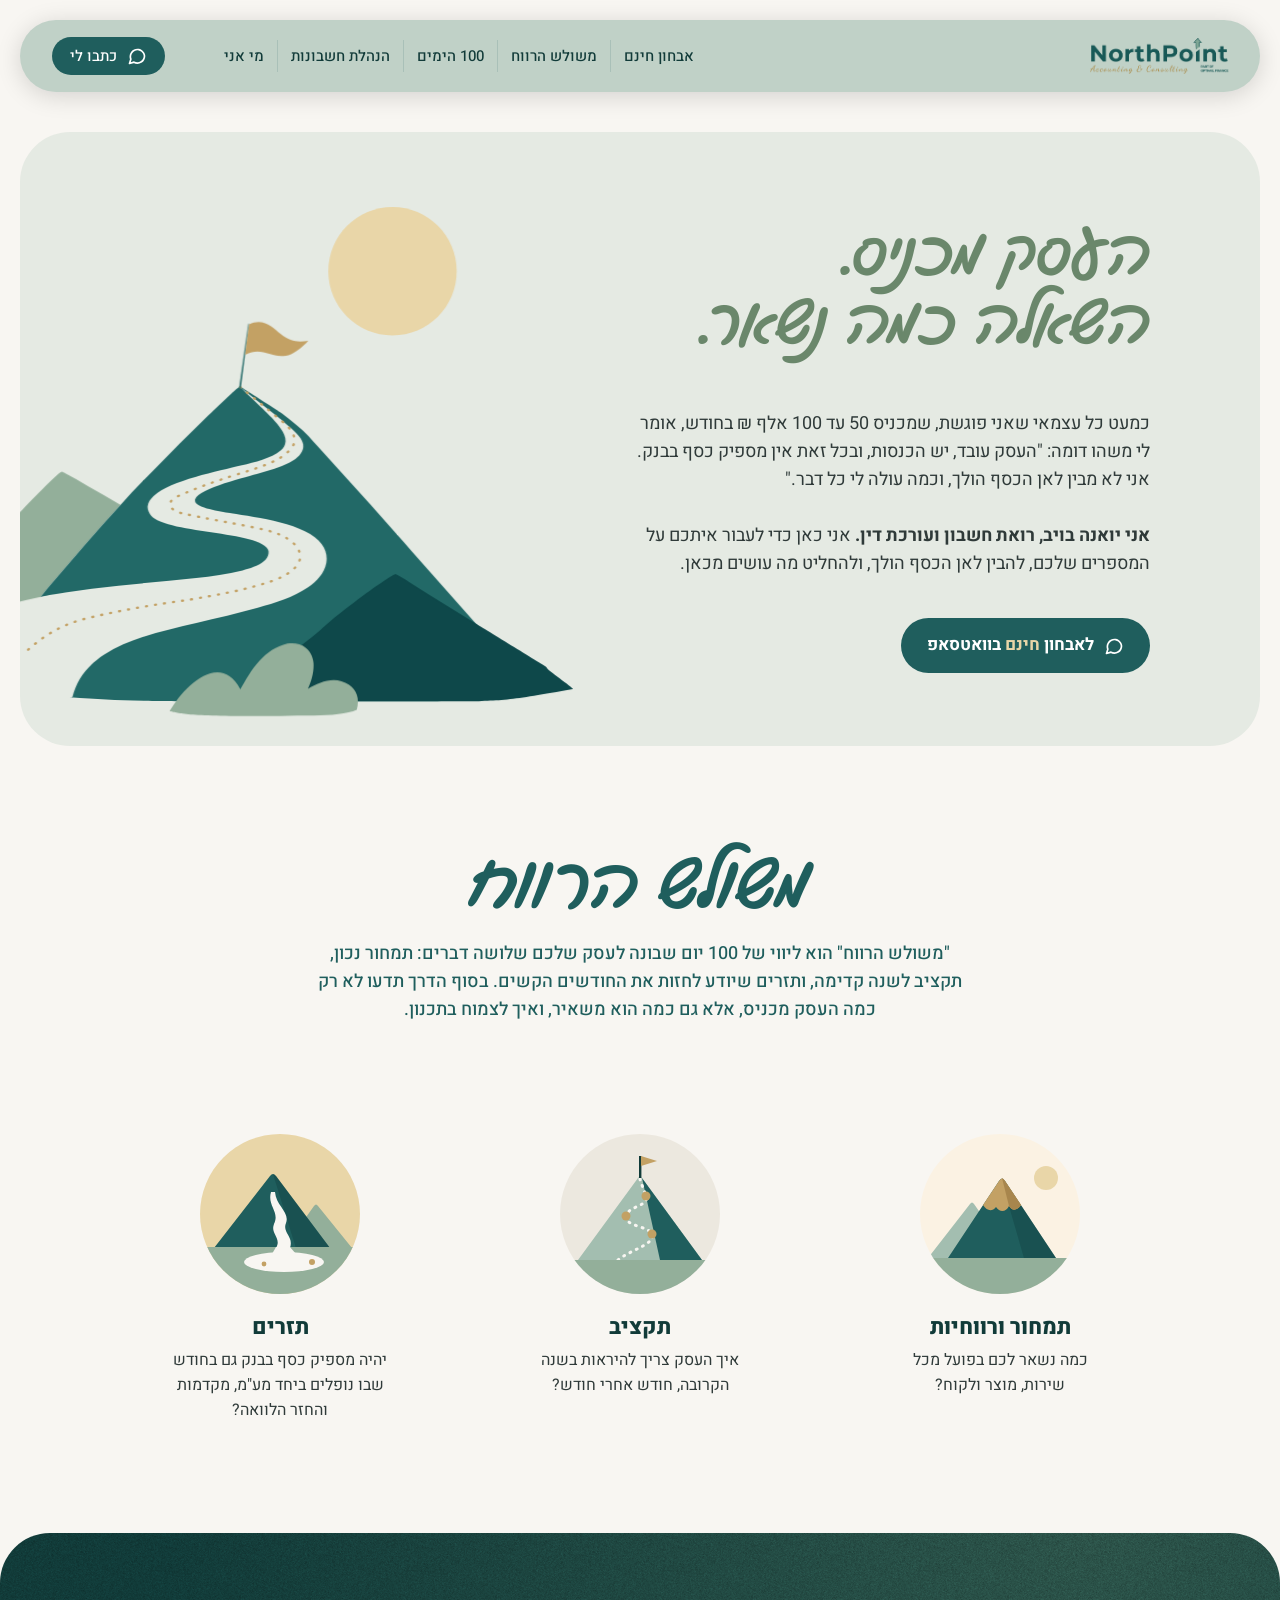
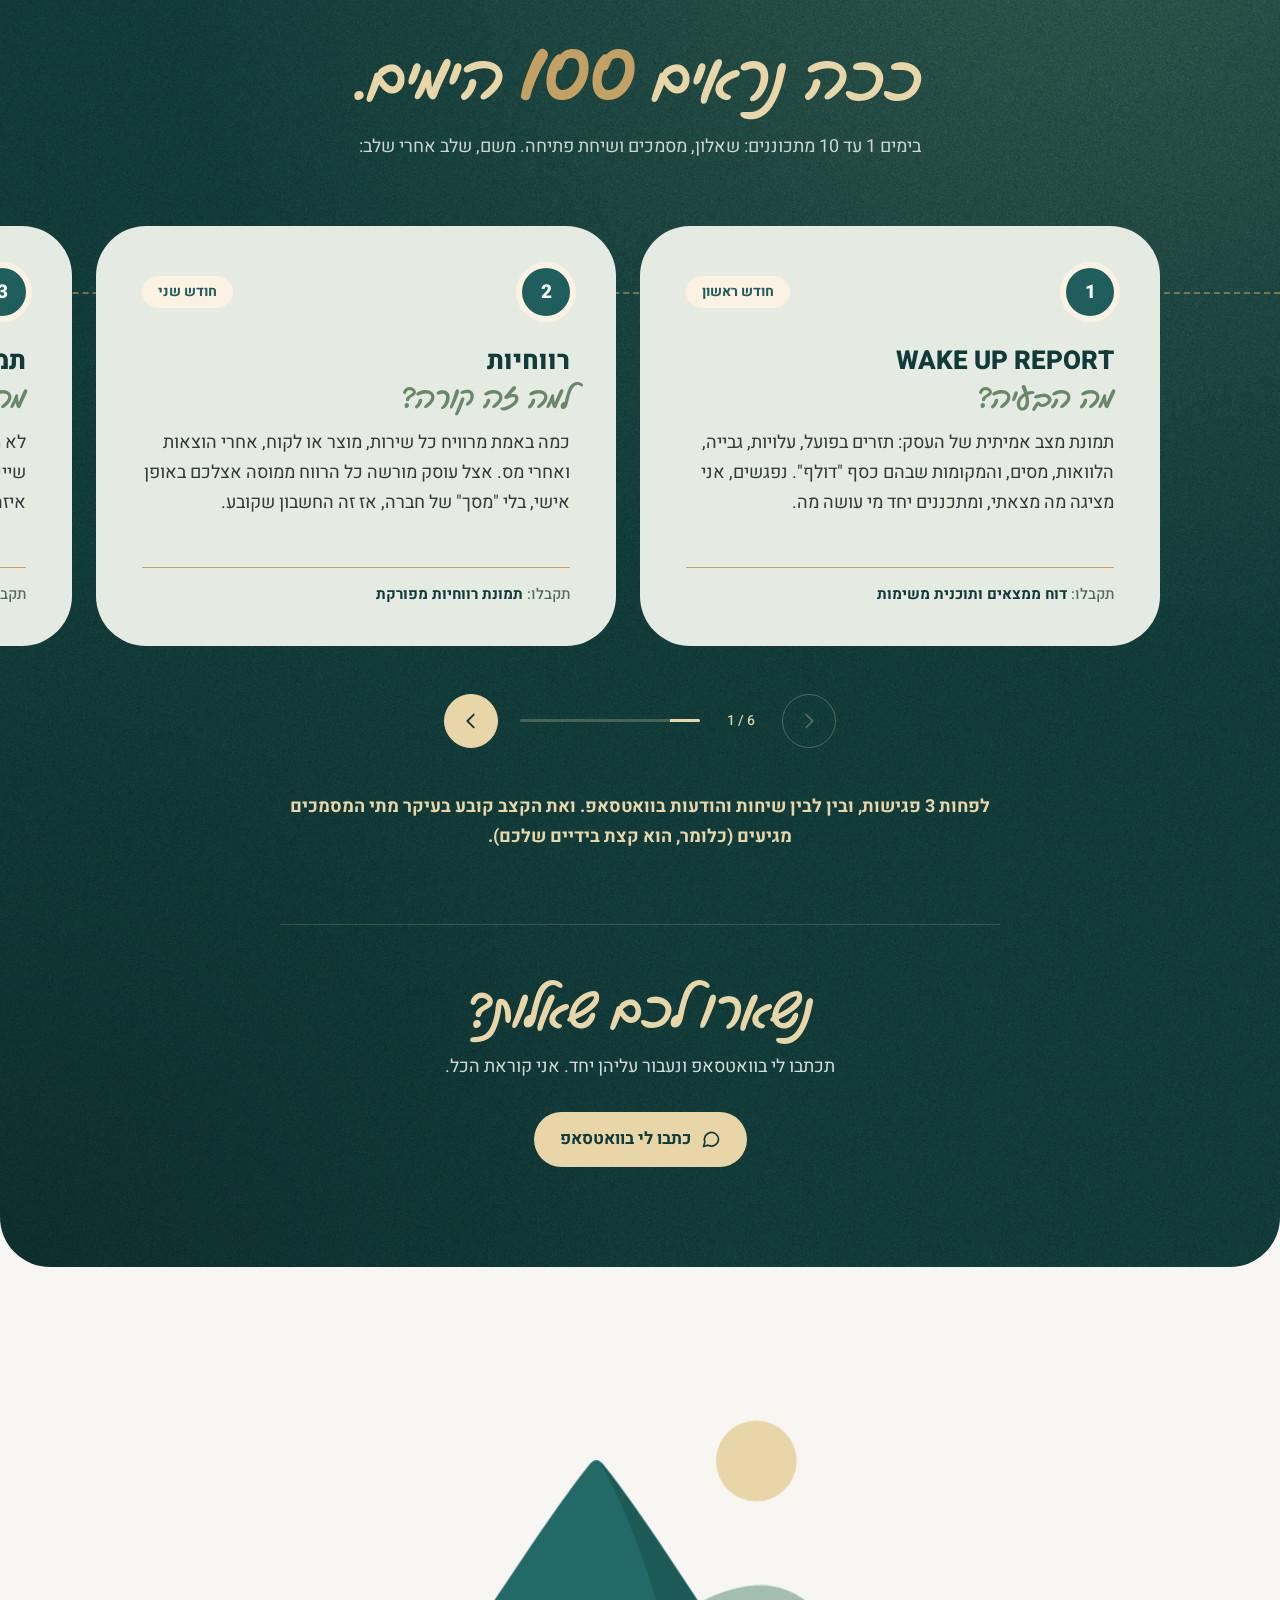
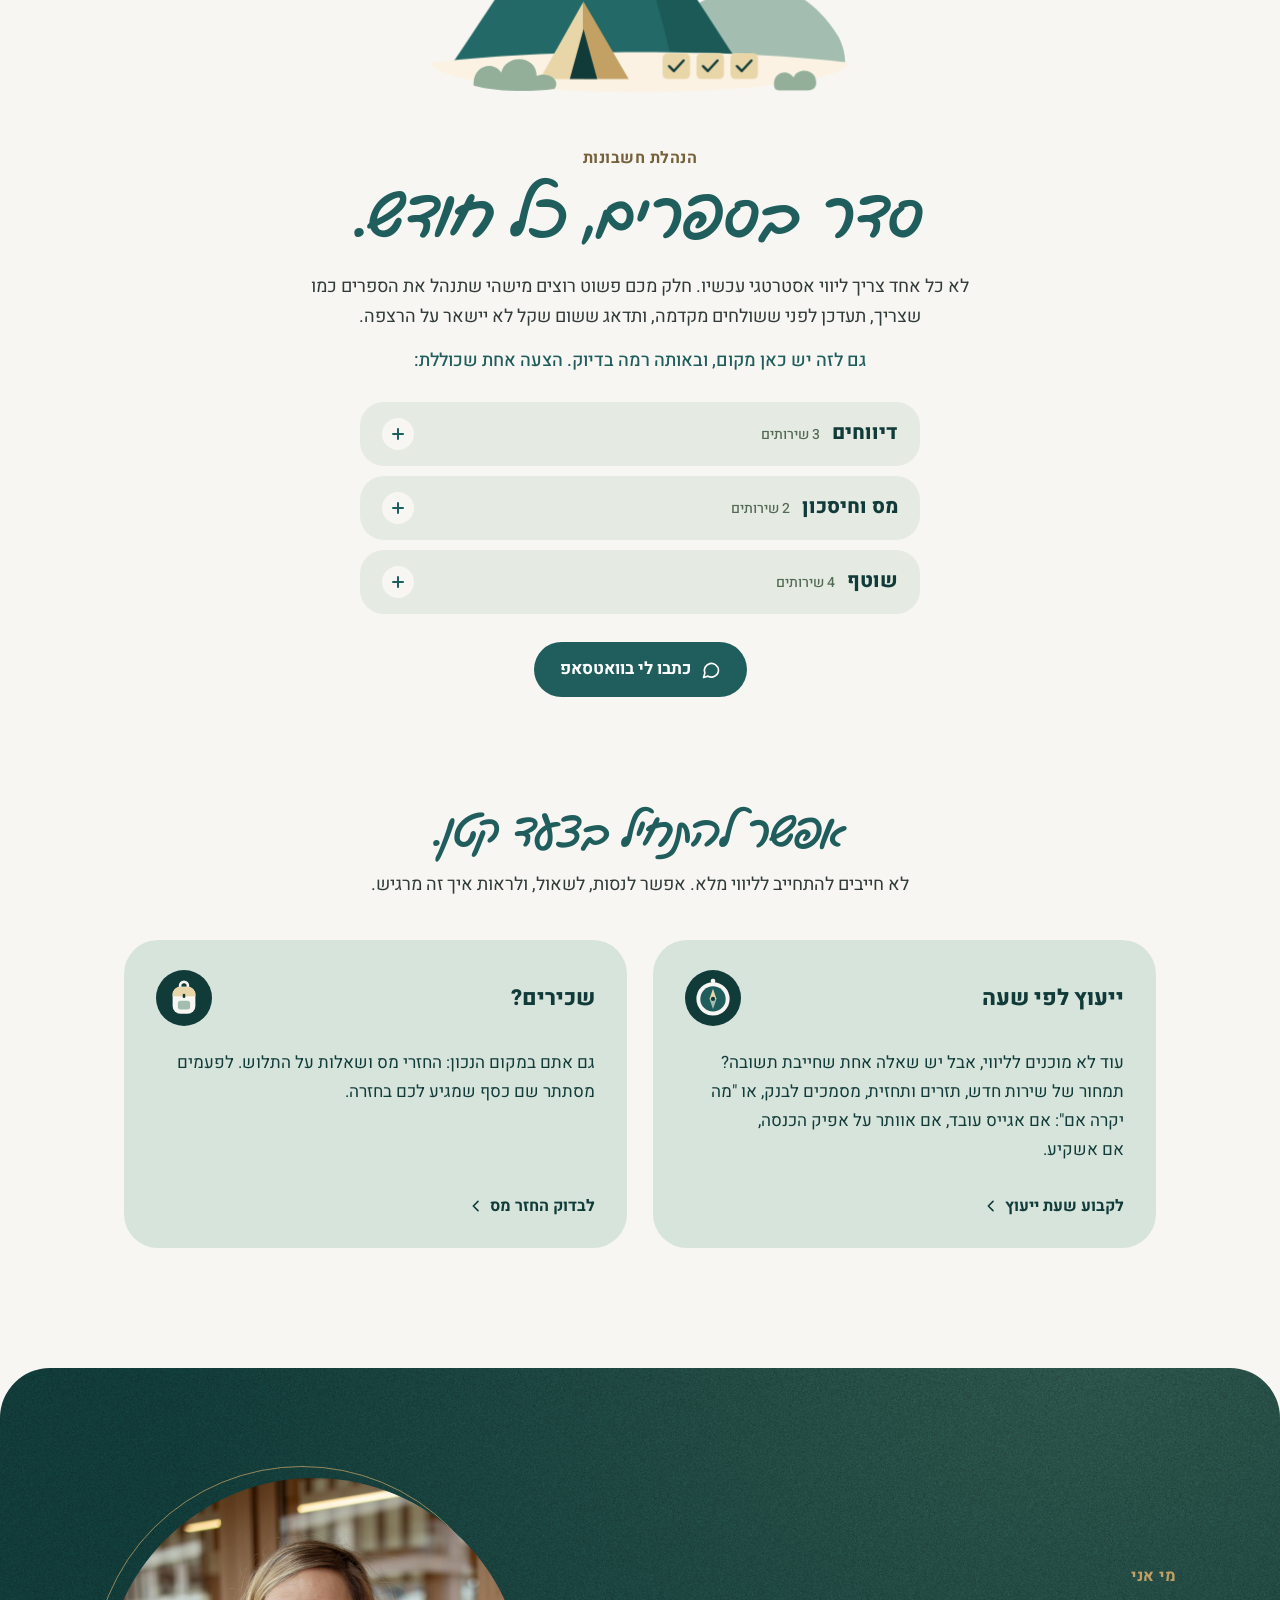
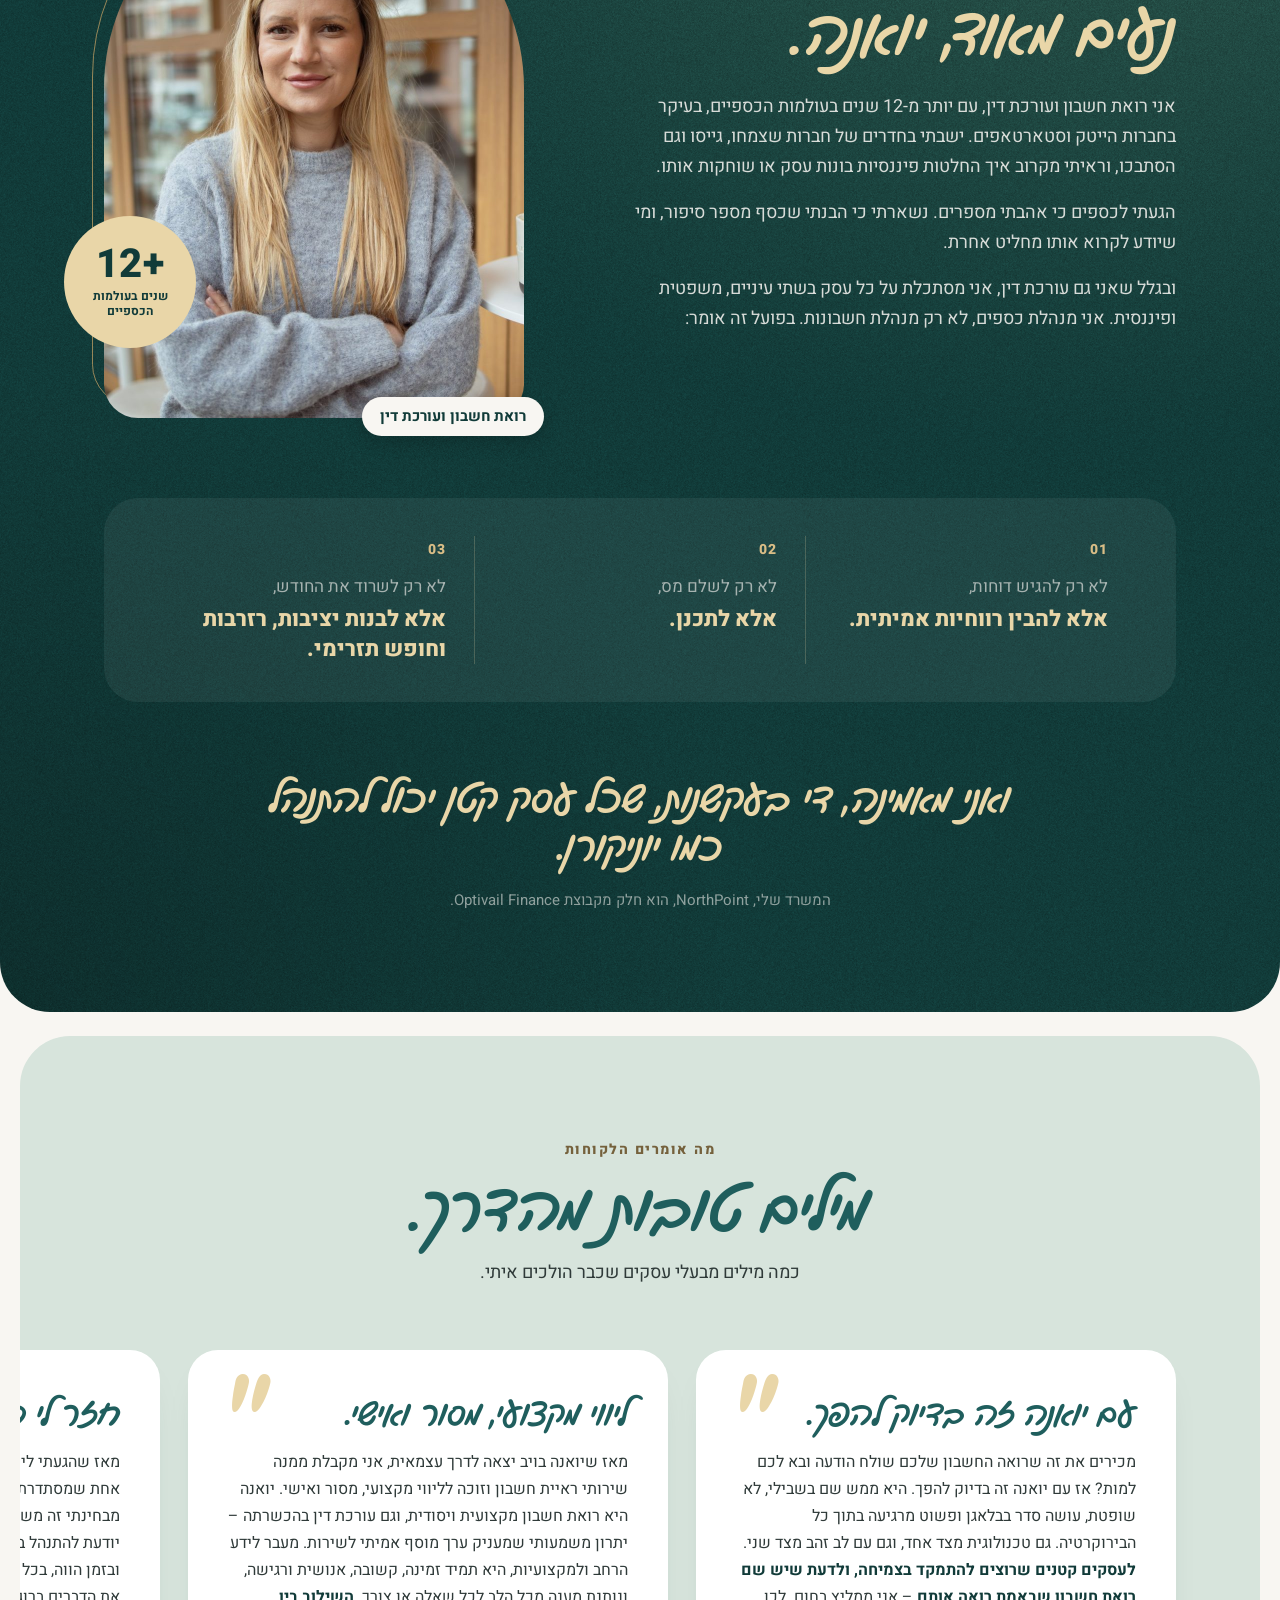
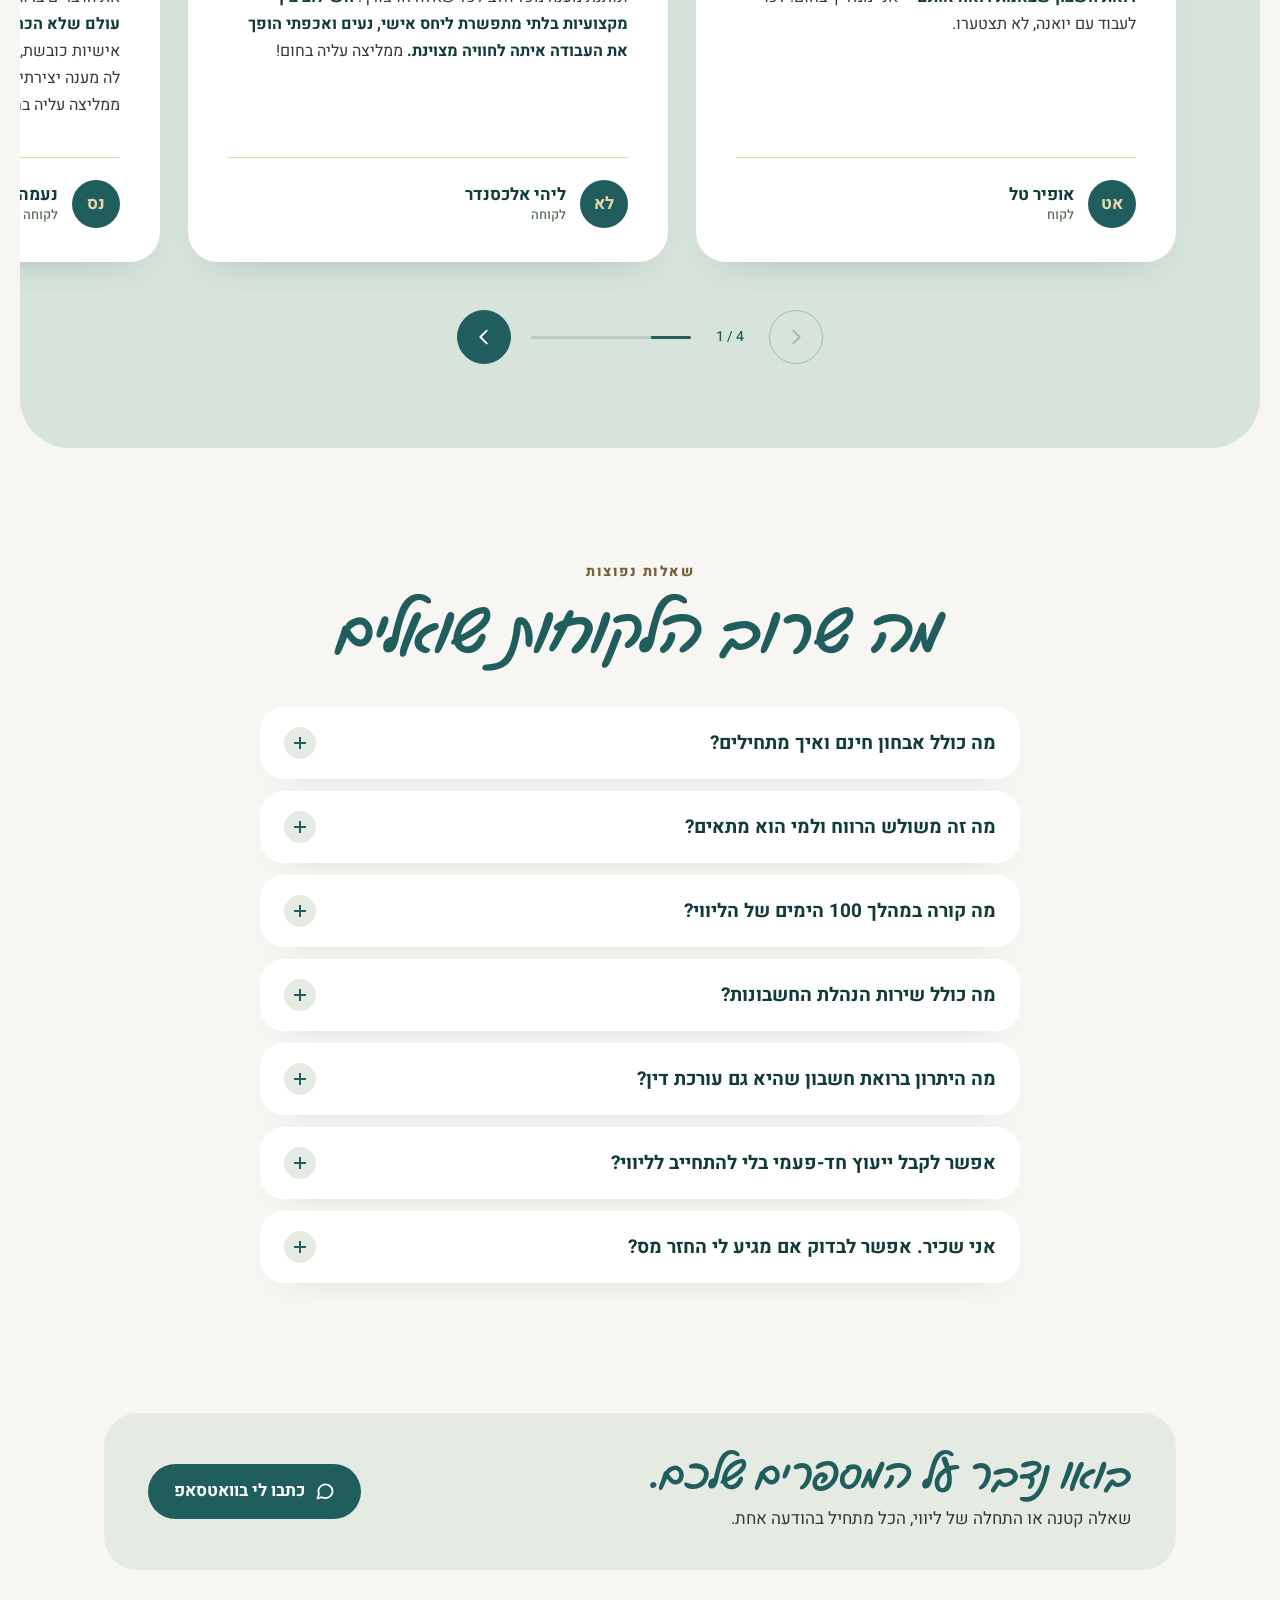
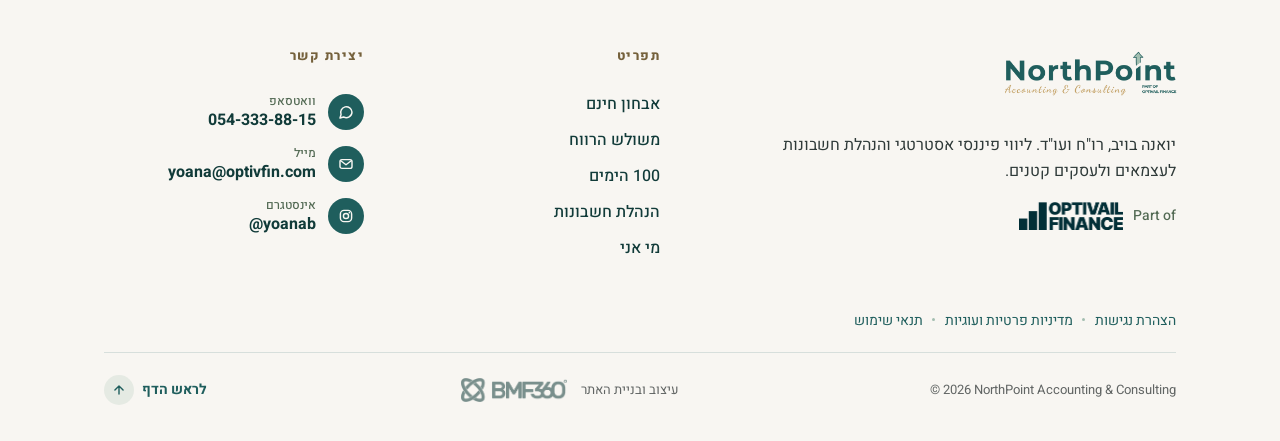
==== commit 325c46b5: "FAQ: one question open at a time Co-Authored-By: Claude Opus 5.5 <noreply@anthropic.com> Claude-Sess" ====
--- a/index.html
+++ b/index.html
@@ -425,13 +425,13 @@
         <h2 class="faq-title" id="faq-title">מה שרוב הלקוחות שואלים</h2>
       </div>
       <ul class="faq-list">
-        <li class="faq-item"><details><summary class="faq-q">מה כולל אבחון חינם ואיך מתחילים?</summary><div class="faq-a"><p>האבחון מתחיל בהודעת וואטסאפ. עוברים יחד על המספרים של העסק: הכנסות, הוצאות קבועות ומה נשאר בפועל בסוף החודש, ומזהים לאן הכסף הולך. בסוף האבחון יודעים מה המצב היום, מה הצעד הבא, והאם הליווי מתאים לכם, בלי שום התחייבות.</p></div></details></li>
-        <li class="faq-item"><details><summary class="faq-q">מה זה משולש הרווח ולמי הוא מתאים?</summary><div class="faq-a"><p>משולש הרווח הוא ליווי של 100 יום שבונה לעסק שלושה דברים: תמחור נכון, תקציב לשנה קדימה ותזרים מזומנים שיודע לחזות את החודשים הקשים. הוא מתאים במיוחד לעצמאים שמכניסים 50 עד 100 אלף ₪ בחודש ולא מבינים למה לא נשאר מספיק כסף בבנק.</p></div></details></li>
-        <li class="faq-item"><details><summary class="faq-q">מה קורה במהלך 100 הימים של הליווי?</summary><div class="faq-a"><p>הליווי מחולק לשלבים: מיפוי המצב הקיים, בניית תמחור לכל שירות או מוצר, תקציב שנתי ותחזית תזרים לחודשים הקרובים. בפגישת הסיכום מסתכלים על כל התמונה, ובסוף הדרך יודעים לא רק כמה העסק מכניס אלא גם כמה הוא משאיר, ואיך להמשיך לצמוח בתכנון.</p></div></details></li>
-        <li class="faq-item"><details><summary class="faq-q">מה כולל שירות הנהלת החשבונות?</summary><div class="faq-a"><p>השירות כולל דיווחי מע\&quot;מ ומקדמות מס הכנסה עם בדיקה אקטיבית שהן נכונות, דוח שנתי והצהרת הון, תכנון מס שלוש פעמים בשנה, ניצול הטבות כמו קרן השתלמות, פנסיה ונקודות זיכוי, מערכת חשבוניות, ייעוץ שוטף וייצוג מול הרשויות.</p></div></details></li>
-        <li class="faq-item"><details><summary class="faq-q">מה היתרון ברואת חשבון שהיא גם עורכת דין?</summary><div class="faq-a"><p>כל החלטה בעסק היא גם פיננסית וגם משפטית: הסכם עם לקוח, הקמת חברה, שותפות או התנהלות מול רשויות המס. יואנה בויב היא רואת חשבון ועורכת דין עם יותר מ-12 שנים בעולמות הכספיים, ולכן היא מסתכלת על כל עסק בשתי העיניים יחד ונותנת תמונה מלאה.</p></div></details></li>
-        <li class="faq-item"><details><summary class="faq-q">אפשר לקבל ייעוץ חד-פעמי בלי להתחייב לליווי?</summary><div class="faq-a"><p>כן. ייעוץ לפי שעה מתאים למי שעוד לא מוכן לליווי, אבל יש לו שאלה אחת שחייבת תשובה: תמחור של שירות חדש, תזרים ותחזית, מסמכים לבנק או החלטה לפני צעד גדול. קובעים שעת ייעוץ בהודעת וואטסאפ, ואפשר להמשיך משם רק אם זה מרגיש נכון.</p></div></details></li>
-        <li class="faq-item"><details><summary class="faq-q">אני שכיר. אפשר לבדוק אם מגיע לי החזר מס?</summary><div class="faq-a"><p>כן. שכירים רבים זכאים להחזר מס ולא יודעים על כך, למשל בגלל החלפת עבודה במהלך השנה, תקופת אבטלה, תרומות או נקודות זיכוי שלא נוצלו. אפשר לבקש החזר עד שש שנים אחורה. הבדיקה מתחילה בהודעת וואטסאפ ובצילום של טופסי 106.</p></div></details></li>
+        <li class="faq-item"><details name="faq"><summary class="faq-q">מה כולל אבחון חינם ואיך מתחילים?</summary><div class="faq-a"><p>האבחון מתחיל בהודעת וואטסאפ. עוברים יחד על המספרים של העסק: הכנסות, הוצאות קבועות ומה נשאר בפועל בסוף החודש, ומזהים לאן הכסף הולך. בסוף האבחון יודעים מה המצב היום, מה הצעד הבא, והאם הליווי מתאים לכם, בלי שום התחייבות.</p></div></details></li>
+        <li class="faq-item"><details name="faq"><summary class="faq-q">מה זה משולש הרווח ולמי הוא מתאים?</summary><div class="faq-a"><p>משולש הרווח הוא ליווי של 100 יום שבונה לעסק שלושה דברים: תמחור נכון, תקציב לשנה קדימה ותזרים מזומנים שיודע לחזות את החודשים הקשים. הוא מתאים במיוחד לעצמאים שמכניסים 50 עד 100 אלף ₪ בחודש ולא מבינים למה לא נשאר מספיק כסף בבנק.</p></div></details></li>
+        <li class="faq-item"><details name="faq"><summary class="faq-q">מה קורה במהלך 100 הימים של הליווי?</summary><div class="faq-a"><p>הליווי מחולק לשלבים: מיפוי המצב הקיים, בניית תמחור לכל שירות או מוצר, תקציב שנתי ותחזית תזרים לחודשים הקרובים. בפגישת הסיכום מסתכלים על כל התמונה, ובסוף הדרך יודעים לא רק כמה העסק מכניס אלא גם כמה הוא משאיר, ואיך להמשיך לצמוח בתכנון.</p></div></details></li>
+        <li class="faq-item"><details name="faq"><summary class="faq-q">מה כולל שירות הנהלת החשבונות?</summary><div class="faq-a"><p>השירות כולל דיווחי מע\&quot;מ ומקדמות מס הכנסה עם בדיקה אקטיבית שהן נכונות, דוח שנתי והצהרת הון, תכנון מס שלוש פעמים בשנה, ניצול הטבות כמו קרן השתלמות, פנסיה ונקודות זיכוי, מערכת חשבוניות, ייעוץ שוטף וייצוג מול הרשויות.</p></div></details></li>
+        <li class="faq-item"><details name="faq"><summary class="faq-q">מה היתרון ברואת חשבון שהיא גם עורכת דין?</summary><div class="faq-a"><p>כל החלטה בעסק היא גם פיננסית וגם משפטית: הסכם עם לקוח, הקמת חברה, שותפות או התנהלות מול רשויות המס. יואנה בויב היא רואת חשבון ועורכת דין עם יותר מ-12 שנים בעולמות הכספיים, ולכן היא מסתכלת על כל עסק בשתי העיניים יחד ונותנת תמונה מלאה.</p></div></details></li>
+        <li class="faq-item"><details name="faq"><summary class="faq-q">אפשר לקבל ייעוץ חד-פעמי בלי להתחייב לליווי?</summary><div class="faq-a"><p>כן. ייעוץ לפי שעה מתאים למי שעוד לא מוכן לליווי, אבל יש לו שאלה אחת שחייבת תשובה: תמחור של שירות חדש, תזרים ותחזית, מסמכים לבנק או החלטה לפני צעד גדול. קובעים שעת ייעוץ בהודעת וואטסאפ, ואפשר להמשיך משם רק אם זה מרגיש נכון.</p></div></details></li>
+        <li class="faq-item"><details name="faq"><summary class="faq-q">אני שכיר. אפשר לבדוק אם מגיע לי החזר מס?</summary><div class="faq-a"><p>כן. שכירים רבים זכאים להחזר מס ולא יודעים על כך, למשל בגלל החלפת עבודה במהלך השנה, תקופת אבטלה, תרומות או נקודות זיכוי שלא נוצלו. אפשר לבקש החזר עד שש שנים אחורה. הבדיקה מתחילה בהודעת וואטסאפ ובצילום של טופסי 106.</p></div></details></li>
       </ul>
     </div>
   </section>
--- a/css/style.css
+++ b/css/style.css
@@ -1068,3 +1068,19 @@
 @media (max-width: 900px) { .legal-body table { font-size: 13px; } }
 .legal-body .policy-table-wrap { overflow-x: auto; }
 .legal-body .visually-hidden { position: absolute; width: 1px; height: 1px; overflow: hidden; clip: rect(0 0 0 0); white-space: nowrap; }
+
+/* ==========================================================
+   Depth on the dark sections: a soft light from the top corner
+   plus fine film grain (overlay, so the teal itself stays).
+   ========================================================== */
+.journey, .about {
+  position: relative; isolation: isolate;
+  background-image:
+    radial-gradient(120% 90% at 85% 0%, rgba(115, 147, 116, .28), transparent 60%),
+    radial-gradient(90% 80% at 0% 100%, rgba(0, 0, 0, .22), transparent 65%);
+}
+.journey::before, .about::before {
+  content: ""; position: absolute; inset: 0; z-index: -1; pointer-events: none; border-radius: inherit;
+  background: url("../assets/tex/film.jpg") 0 0 / 256px;
+  mix-blend-mode: overlay; opacity: .18;
+}
